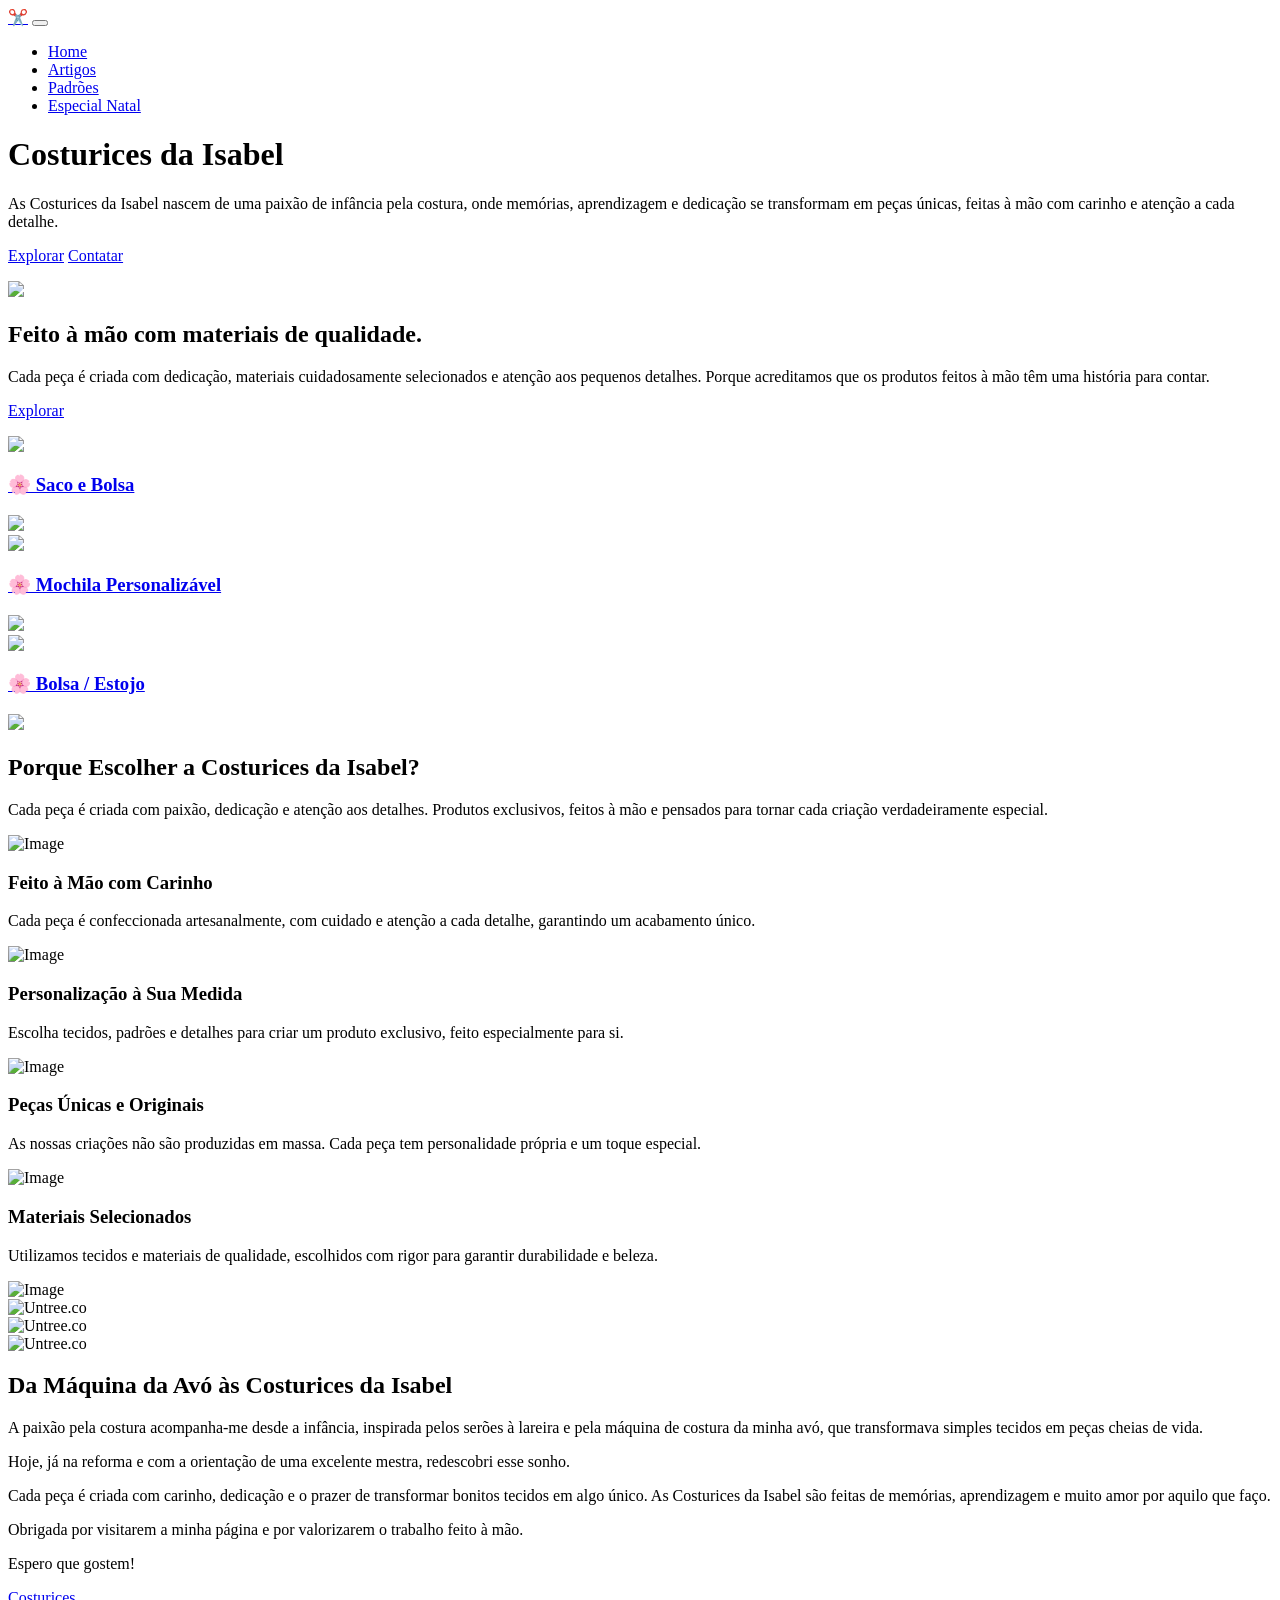
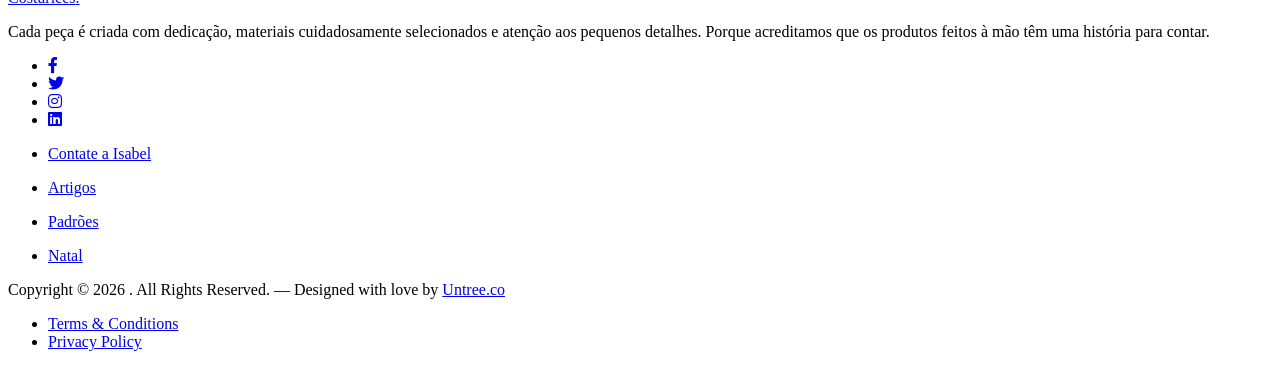
==== index.html @ dda3e355 "Add files via upload" ====
<!-- /*
* Bootstrap 5
* Template Name: Furni
* Template Author: Untree.co
* Template URI: https://untree.co/
* License: https://creativecommons.org/licenses/by/3.0/
*/ -->
<!doctype html>
<html lang="en">
  <head>
    <meta charset="utf-8" />
    <meta
      name="viewport"
      content="width=device-width, initial-scale=1, shrink-to-fit=no"
    />
    <meta name="color-scheme" content="light" />
    <meta name="author" content="Untree.co" />
    <link rel="shortcut icon" href="images/favicon_isabel.png" />

    <meta name="description" content="" />
    <meta name="keywords" content="bootstrap, bootstrap4" />

    <!-- Bootstrap CSS -->
    <link href="css/bootstrap.min.css" rel="stylesheet" />
    <link
      href="https://cdnjs.cloudflare.com/ajax/libs/font-awesome/6.0.0-beta3/css/all.min.css"
      rel="stylesheet"
    />
    <link href="css/tiny-slider.css" rel="stylesheet" />
    <link href="css/style.css" rel="stylesheet" />
    <title>
 Costurices da Isabel
    </title>
  </head>

  <body>
    <!-- Start Header/Navigation -->
    <nav
      class="custom-navbar navbar navbar navbar-expand-md navbar-dark bg-dark"
      arial-label="Furni navigation bar"
    >
      <div class="container">
        <a class="navbar-brand" href="index.html">✂️</a>

        <button
          class="navbar-toggler"
          type="button"
          data-bs-toggle="collapse"
          data-bs-target="#navbarsFurni"
          aria-controls="navbarsFurni"
          aria-expanded="false"
          aria-label="Toggle navigation"
        >
          <span class="navbar-toggler-icon"></span>
        </button>

        <div class="collapse navbar-collapse" id="navbarsFurni">
          <ul class="custom-navbar-nav navbar-nav ms-auto mb-2 mb-md-0">
            <li class="nav-item active">
              <a class="nav-link" href="index.html">Home</a>
            </li>
            <li><a class="nav-link" href="shop.html">Artigos</a></li>
             <li><a class="nav-link" href="checkout.html">Padrões</a></li>
            <li><a class="nav-link" href="cart.html">Especial Natal</a></li>
            <!-- <li><a class="nav-link" href="index.html">Contato</a></li>-->
          </ul>

        </div>
      </div>
    </nav>
    <!-- End Header/Navigation -->

    <!-- Start Hero Section -->
    <div class="hero">
      <div class="container">
        <div class="row justify-content-between">
          <div class="col-lg-4">
            <div class="intro-excerpt">
              <h1>
                Costurices <span clsas="d-block">da Isabel</span>
              </h1>
              <p class="mb-4">
               As Costurices da Isabel nascem de uma paixão de infância pela costura, onde memórias, aprendizagem e dedicação se transformam em peças únicas, feitas à mão com carinho e atenção a cada detalhe.
              </p>
              <p>
                <a href="shop.html" class="btn btn-secondary me-2">Explorar</a>
                
                <a href="contact.html" class="btn btn-white-outline">Contatar</a>
              </p>
            </div>
          </div>
          <div class="col-lg-7">
            <div class="hero-img-wrap">
              <img src="images/Imagem_Hero_Min.png" class="img-fluid" />
            </div>
          </div>
        </div>
      </div>
    </div>
    <!-- End Hero Section -->

    <!-- Start Product Section -->
    <div class="product-section">
      <div class="container">
        <div class="row">
          <!-- Start Column 1 -->
          <div class="col-md-12 col-lg-3 mb-5 mb-lg-0">
            <h2 class="mb-4 section-title">Feito à mão com materiais de qualidade.</h2>
            <p class="mb-4">
             Cada peça é criada com dedicação, materiais cuidadosamente selecionados e atenção aos pequenos detalhes. Porque acreditamos que os produtos feitos à mão têm uma história para contar.
            </p>
            <p><a href="shop.html" class="btn">Explorar</a></p>
          </div>
          <!-- End Column 1 -->

          <!-- Start Column 2 -->
          <div class="col-12 col-md-4 col-lg-3 mb-5 mb-md-0">
            <a class="product-item" href="shop.html">
              <img
                src="images/product-1_Isabel.png"
                class="img-fluid product-thumbnail"
              />
              <h3 class="product-title">🌸 Saco e Bolsa</h3>

              <span class="icon-cross">
                <img src="images/cross.svg" class="img-fluid" />
              </span>
            </a>
          </div>
          <!-- End Column 2 -->

          <!-- Start Column 3 -->
          <div class="col-12 col-md-4 col-lg-3 mb-5 mb-md-0">
            <a class="product-item" href="shop.html">
              <img
                src="images/product-2_Isabel.png"
                class="img-fluid product-thumbnail"
              />
              <h3 class="product-title">🌸 Mochila Personalizável</h3>

              <span class="icon-cross">
                <img src="images/cross.svg" class="img-fluid" />
              </span>
            </a>
          </div>
          <!-- End Column 3 -->

          <!-- Start Column 4 -->
          <div class="col-12 col-md-4 col-lg-3 mb-5 mb-md-0">
            <a class="product-item" href="shop.html">
              <img
                src="images/product-3_Isabel.png"
                class="img-fluid product-thumbnail"
              />
              <h3 class="product-title">🌸 Bolsa / Estojo</h3>

              <span class="icon-cross">
                <img src="images/cross.svg" class="img-fluid" />
              </span>
            </a>
          </div>
          <!-- End Column 4 -->
        </div>
      </div>
    </div>
    <!-- End Product Section -->

    <!-- Start Why Choose Us Section -->
    <div class="why-choose-section">
      <div class="container">
        <div class="row justify-content-between">
          <div class="col-lg-6">
            <h2 class="section-title">Porque Escolher a Costurices da Isabel?</h2>
            <p>
            Cada peça é criada com paixão, dedicação e atenção aos detalhes. Produtos exclusivos, feitos à mão e pensados para tornar cada criação verdadeiramente especial.
            </p>

            <div class="row my-5">
              <div class="col-6 col-md-6">
                <div class="feature">
                  <div class="icon">
                    <img src="images/flor.png" alt="Image" class="imf-fluid" />
                  </div>
                  <h3>Feito à Mão com Carinho</h3>
                  <p>
         Cada peça é confeccionada artesanalmente, com cuidado e atenção a cada detalhe, garantindo um acabamento único.
                  </p>
                </div>
              </div>

              <div class="col-6 col-md-6">
                <div class="feature">
                  <div class="icon">
                    <img src="images/flor.png" alt="Image" class="imf-fluid" />
                  </div>
                  <h3>Personalização à Sua Medida</h3>
                  <p>
       Escolha tecidos, padrões e detalhes para criar um produto exclusivo, feito especialmente para si.
                  </p>
                </div>
              </div>

              <div class="col-6 col-md-6">
                <div class="feature">
                  <div class="icon">
                    <img
                      src="images/flor.png"
                      alt="Image"
                      class="imf-fluid"
                    />
                  </div>
                  <h3>Peças Únicas e Originais</h3>
                  <p>
              As nossas criações não são produzidas em massa. Cada peça tem personalidade própria e um toque especial.
                  </p>
                </div>
              </div>

              <div class="col-6 col-md-6">
                <div class="feature">
                  <div class="icon">
                    <img
                      src="images/flor.png"
                      alt="Image"
                      class="imf-fluid"
                    />
                  </div>
                  <h3>Materiais Selecionados</h3>
                  <p>
                    Utilizamos tecidos e materiais de qualidade, escolhidos com rigor para garantir durabilidade e beleza.
                  </p>
                </div>
              </div>
            </div>
          </div>

          <div class="col-lg-5">
            <div class="img-wrap">
              <img
                src="images/Designer (Tesoura_Bege).png"
                alt="Image"
                class="img-fluid"
              />
            </div>
          </div>
        </div>
      </div>
    </div>
    <!-- End Why Choose Us Section -->

    <!-- Start We Help Section -->
   <div class="we-help-section">
      <div class="container">
        <div class="row justify-content-between">
          <div class="col-lg-7 mb-5 mb-lg-0">
            <div class="imgs-grid">
              <div class="grid grid-1">
                <img src="images/A_Isabel.png" alt="Untree.co" />
              </div>
              <div class="grid grid-2">
                <img src="images/Tecido.png" alt="Untree.co" />
              </div>
              <div class="grid grid-3">
                <img src="images/img-grid-img_Isabel.jpg" alt="Untree.co" />
              </div>
            </div>
          </div>
          <div class="col-lg-5 ps-lg-5">
            <h2 class="section-title mb-4">
             Da Máquina da Avó às Costurices da Isabel
            </h2>
            <p>
             A paixão pela costura acompanha-me desde a infância, 
inspirada pelos serões à lareira e pela máquina de costura 
da minha avó, que transformava simples tecidos em peças 
cheias de vida.
            </p>

            <p>Hoje, já na reforma e com a orientação de uma excelente 
mestra, redescobri esse sonho.
</p>
<p>Cada peça é criada com carinho, dedicação e o prazer 
de transformar bonitos tecidos em algo único.
As Costurices da Isabel são feitas de memórias, aprendizagem
e muito amor por aquilo que faço. 
</p>
<p>Obrigada por visitarem a minha página e por valorizarem 
o trabalho feito à mão. 
</p>
<p>Espero que gostem!</p>

          </div>
        </div>
      </div>
    </div>
    <!-- End We Help Section -->



    <!-- Start Footer Section -->
    <footer class="footer-section">
      <div class="container relative">


        <div class="row g-5 mb-5">
          <div class="col-lg-4">
            <div class="mb-4 footer-logo-wrap">
              <a href="#" class="footer-logo">Costurices<span>.</span></a>
            </div>
            <p class="mb-4">
           Cada peça é criada com dedicação, materiais cuidadosamente selecionados e atenção aos pequenos detalhes. Porque acreditamos que os produtos feitos à mão têm uma história para contar.
            </p>

            <ul class="list-unstyled custom-social">
              <li>
                <a href="#"><span class="fa fa-brands fa-facebook-f"></span></a>
              </li>
              <li>
                <a href="#"><span class="fa fa-brands fa-twitter"></span></a>
              </li>
              <li>
                <a href="#"><span class="fa fa-brands fa-instagram"></span></a>
              </li>
              <li>
                <a href="#"><span class="fa fa-brands fa-linkedin"></span></a>
              </li>
            </ul>
          </div>

          <div class="col-lg-8">
            <div class="row links-wrap">
              <div class="col-6 col-sm-6 col-md-3">
                <ul class="list-unstyled">
                      <li><a href="contact.html">Contate a Isabel</a></li>

                </ul>
              </div>

              <div class="col-6 col-sm-6 col-md-3">
                <ul class="list-unstyled">
                  <li><a href="shop.html">Artigos</a></li>
                </ul>
              </div>

              <div class="col-6 col-sm-6 col-md-3">
                <ul class="list-unstyled">
                  <li><a href="checkout.html">Padrões</a></li>
                </ul>
              </div>

              <div class="col-6 col-sm-6 col-md-3">
                <ul class="list-unstyled">
                  <li><a href="cart.html">Natal</a></li>
                </ul>
              </div>
            </div>
          </div>
        </div>

        <div class="border-top copyright">
          <div class="row pt-4">
            <div class="col-lg-6">
              <p class="mb-2 text-center text-lg-start">
                Copyright &copy;
                <script>
                  document.write(new Date().getFullYear());
                </script>
                . All Rights Reserved. &mdash; Designed with love by
                <a href="https://untree.co">Untree.co</a>
                <!-- License information: https://untree.co/license/ -->
              </p>
            </div>

            <div class="col-lg-6 text-center text-lg-end">
              <ul class="list-unstyled d-inline-flex ms-auto">
                <li class="me-4"><a href="#">Terms &amp; Conditions</a></li>
                <li><a href="#">Privacy Policy</a></li>
              </ul>
            </div>
          </div>
        </div>
      </div>
    </footer>
    <!-- End Footer Section -->


    <script>
function enviarEmail(event, produto, referencia) {
    event.preventDefault();
    event.stopPropagation();

    const assunto = encodeURIComponent(
        'Pedido de informação - ' + produto
    );

    const mensagem = encodeURIComponent(
        'Olá,\n\nTenho interesse no seguinte artigo:\n\n' +
        'Produto: ' + produto + '\n' +
        'Referência: ' + referencia + '\n\n' +
        'Obrigado.'
    );

    window.location.href =
        'mailto:costuricesdaisabel@gmail.com' +
        '?subject=' + assunto +
        '&body=' + mensagem;
}
</script>

    <script src="js/bootstrap.bundle.min.js"></script>
    <script src="js/tiny-slider.js"></script>
    <script src="js/custom.js"></script>
  </body>
</html>
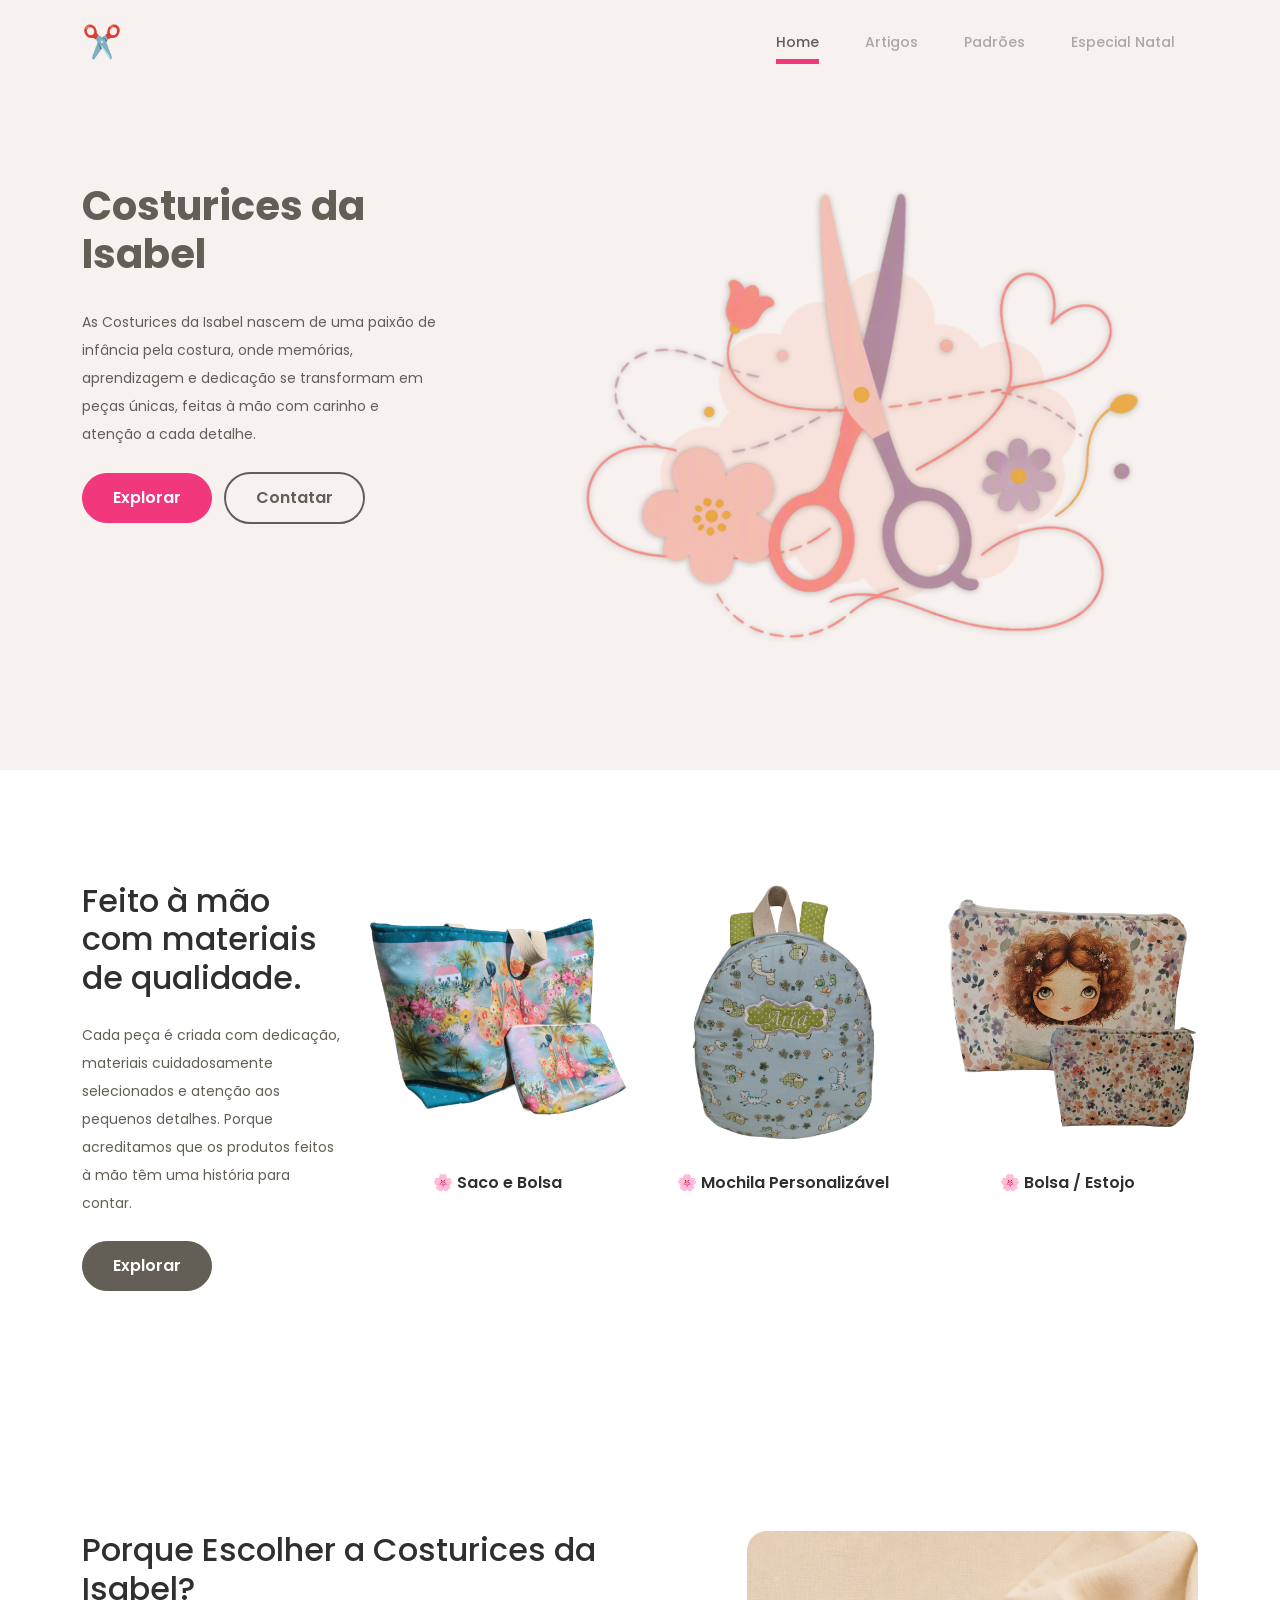
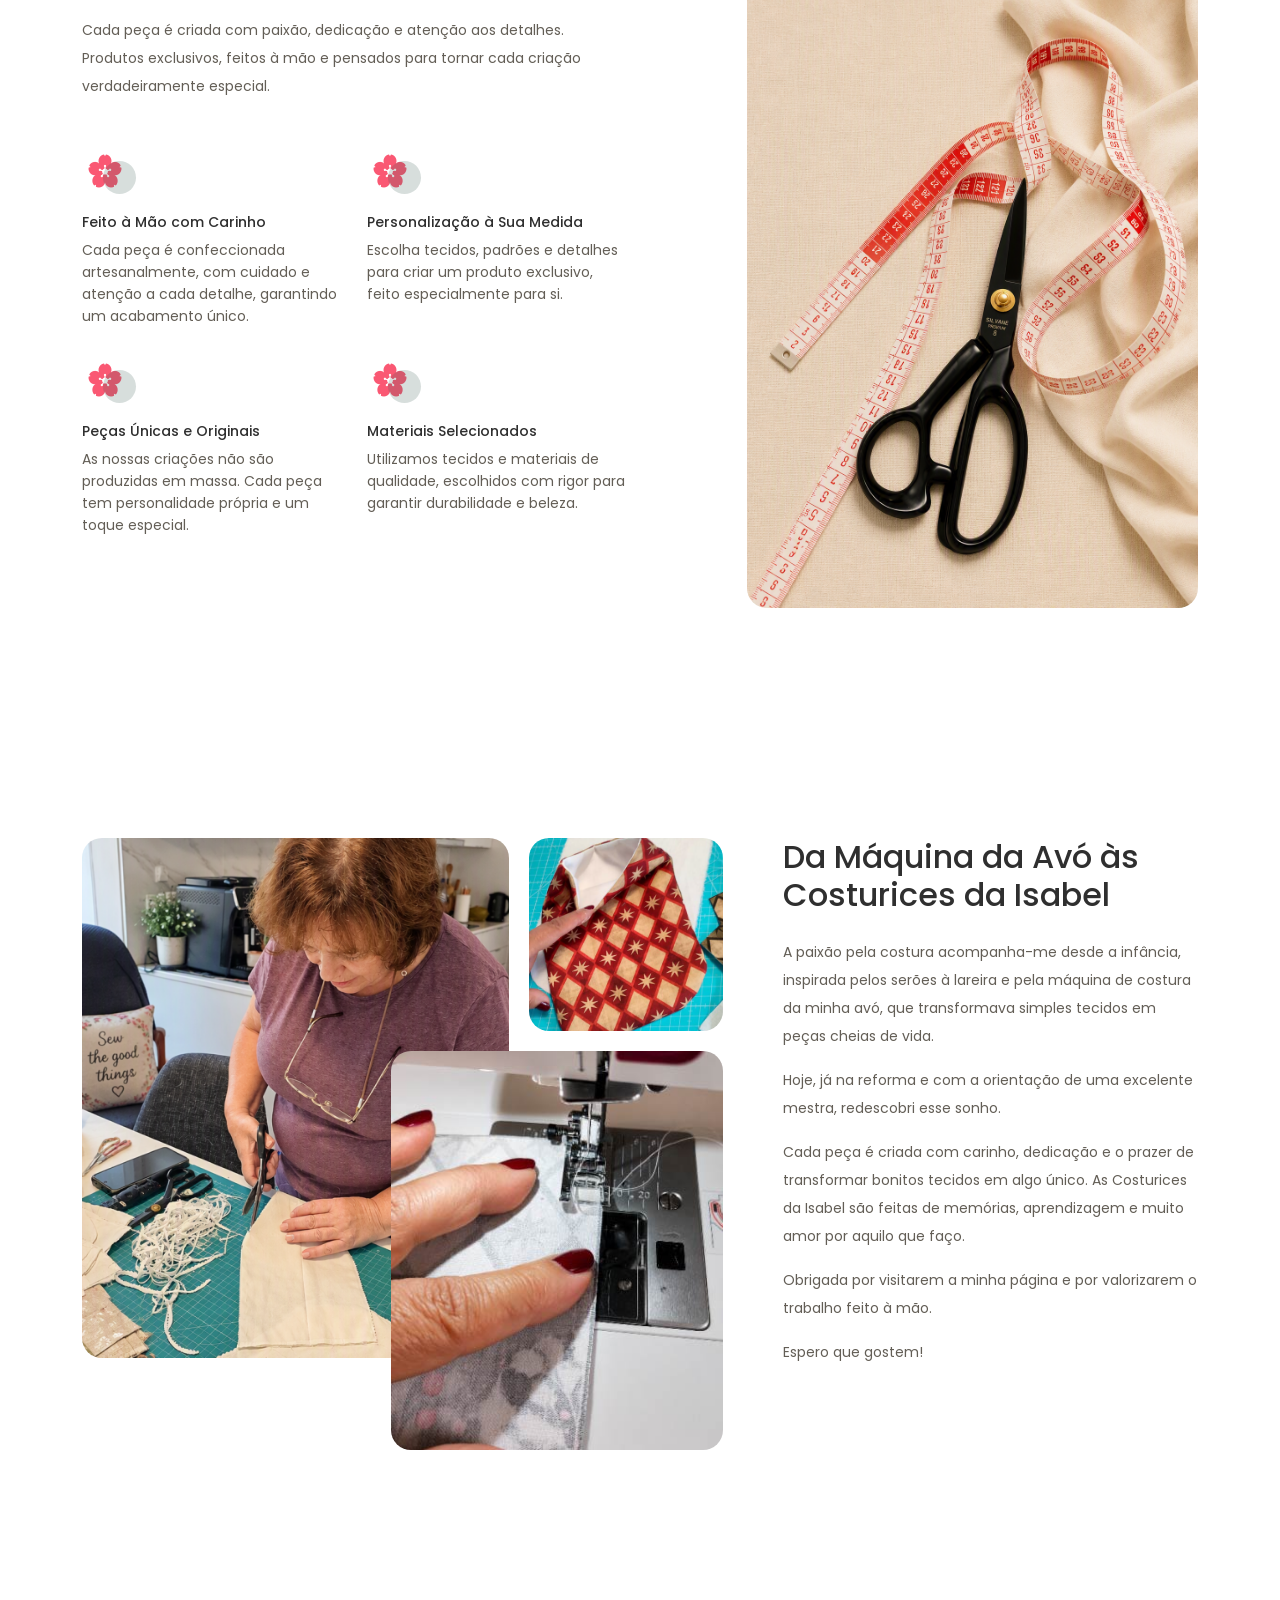
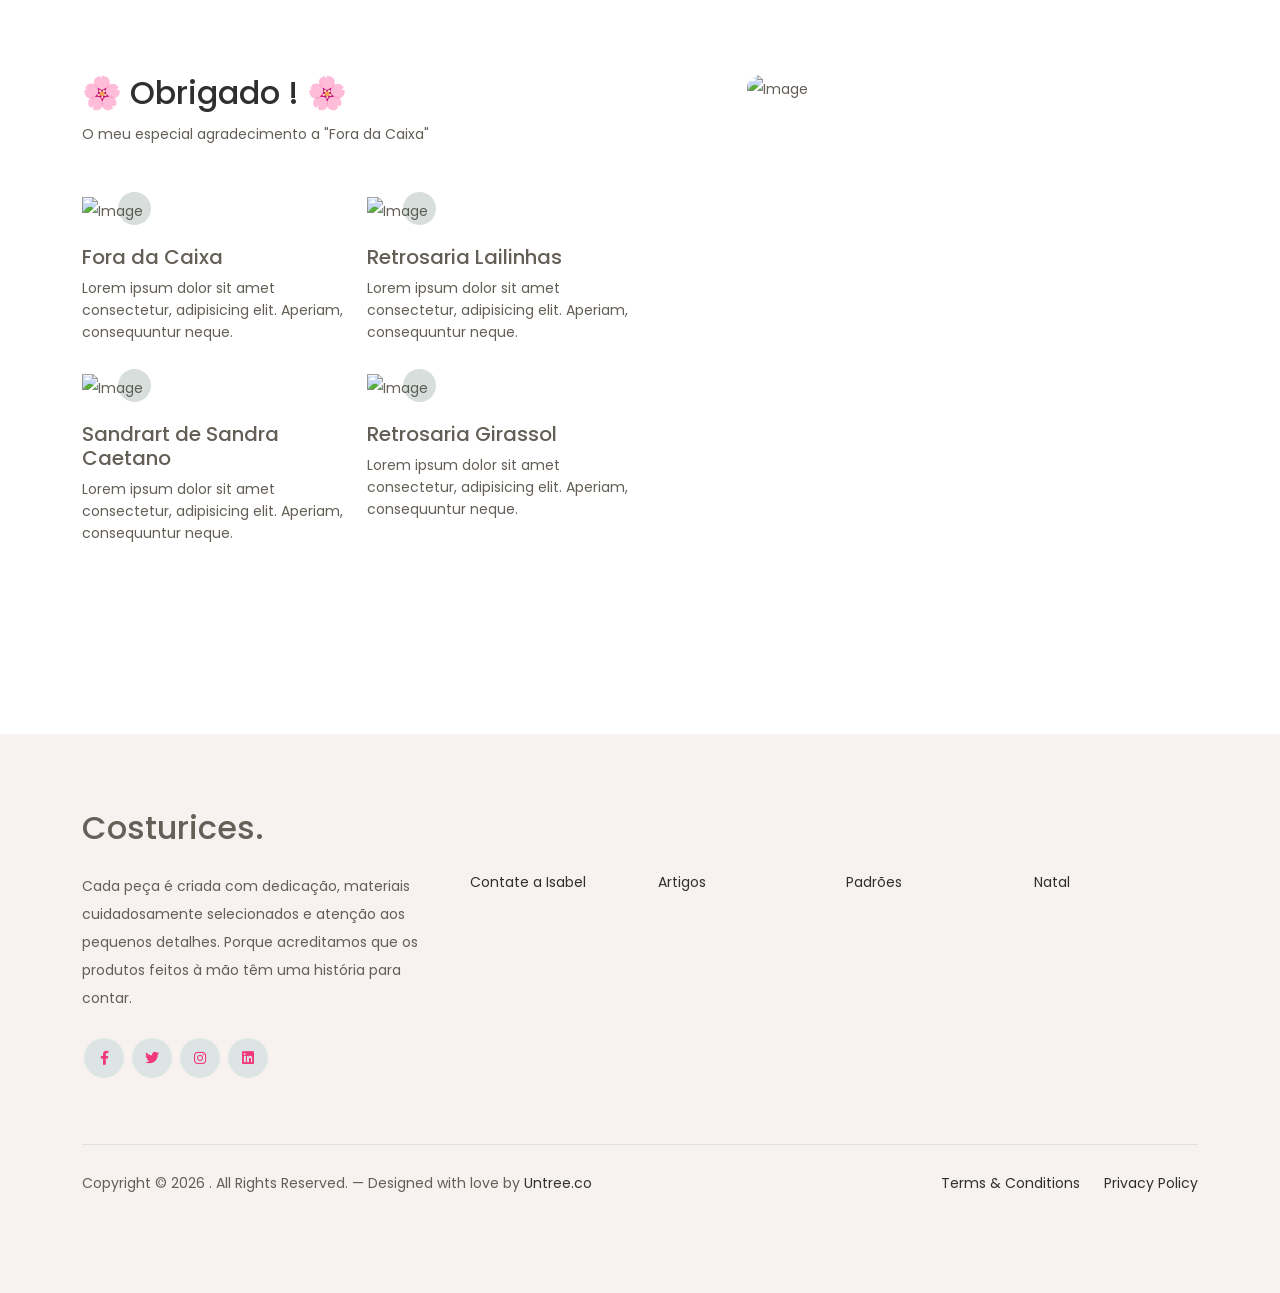
==== commit 152c3068: "Update index.html" ====
--- a/index.html
+++ b/index.html
@@ -296,7 +296,84 @@
     <!-- End We Help Section -->
 
 
-
+  <!-- Start Why Choose Us Section -->
+    <div class="why-choose-section">
+      <div class="container">
+        <div class="row justify-content-between">
+          <div class="col-lg-6">
+            <h2 class="section-title">🌸 Obrigado ! 🌸</h2>
+            <p>
+           O meu especial agradecimento a "Fora da Caixa"
+            </p>
+
+            <div class="row my-5">
+              <div class="col-6 col-md-6">
+                <div class="feature">
+                  <div class="icon">
+                    <img src="images/give (1).png" alt="Image" class="imf-fluid" />
+                  </div>
+                  <h5>Fora da Caixa</h5>
+                  <p>
+         Lorem ipsum dolor sit amet consectetur, adipisicing elit. Aperiam, consequuntur neque.
+                  </p>
+                </div>
+              </div>
+
+              <div class="col-6 col-md-6">
+                <div class="feature">
+                  <div class="icon">
+                             <img src="images/give (1).png" alt="Image" class="imf-fluid" />
+                  </div>
+                  <h5>Retrosaria Lailinhas</h5>
+                  <p>
+     Lorem ipsum dolor sit amet consectetur, adipisicing elit. Aperiam, consequuntur neque.
+                  </p>
+                </div>
+              </div>
+
+              <div class="col-6 col-md-6">
+                <div class="feature">
+                  <div class="icon">
+             <img src="images/give (1).png" alt="Image" class="imf-fluid" />
+                  </div>
+                  <h5>Sandrart de Sandra Caetano</h5>
+                  <p>
+           Lorem ipsum dolor sit amet consectetur, adipisicing elit. Aperiam, consequuntur neque.
+                  </p>
+                </div>
+              </div>
+
+              <div class="col-6 col-md-6">
+                <div class="feature">
+                  <div class="icon">
+             <img src="images/give (1).png" alt="Image" class="imf-fluid" />
+                  </div>
+                  <h5>Retrosaria Girassol</h5>
+                  <p>
+                    Lorem ipsum dolor sit amet consectetur, adipisicing elit. Aperiam, consequuntur neque.
+                  </p>
+                </div>
+              </div>
+            </div>
+          </div>
+
+          <div class="col-lg-5">
+            <div class="img-wrap">
+              <img
+                src="images/Obrigado.png"
+                alt="Image"
+                class="img-fluid"
+              />
+            </div>
+          </div>
+        </div>
+      </div>
+    </div>
+    <!-- End Why Choose Us Section -->
+
+
+
+    
     <!-- Start Footer Section -->
     <footer class="footer-section">
       <div class="container relative">
--- a/css/tiny-slider.css
+++ b/css/tiny-slider.css
@@ -0,0 +1,3 @@
+.tns-outer{padding:0 !important}.tns-outer [hidden]{display:none !important}.tns-outer [aria-controls],.tns-outer [data-action]{cursor:pointer}.tns-slider{-webkit-transition:all 0s;-moz-transition:all 0s;transition:all 0s}.tns-slider>.tns-item{-webkit-box-sizing:border-box;-moz-box-sizing:border-box;box-sizing:border-box}.tns-horizontal.tns-subpixel{white-space:nowrap}.tns-horizontal.tns-subpixel>.tns-item{display:inline-block;vertical-align:top;white-space:normal}.tns-horizontal.tns-no-subpixel:after{content:'';display:table;clear:both}.tns-horizontal.tns-no-subpixel>.tns-item{float:left}.tns-horizontal.tns-carousel.tns-no-subpixel>.tns-item{margin-right:-100%}.tns-no-calc{position:relative;left:0}.tns-gallery{position:relative;left:0;min-height:1px}.tns-gallery>.tns-item{position:absolute;left:-100%;-webkit-transition:transform 0s, opacity 0s;-moz-transition:transform 0s, opacity 0s;transition:transform 0s, opacity 0s}.tns-gallery>.tns-slide-active{position:relative;left:auto !important}.tns-gallery>.tns-moving{-webkit-transition:all 0.25s;-moz-transition:all 0.25s;transition:all 0.25s}.tns-autowidth{display:inline-block}.tns-lazy-img{-webkit-transition:opacity 0.6s;-moz-transition:opacity 0.6s;transition:opacity 0.6s;opacity:0.6}.tns-lazy-img.tns-complete{opacity:1}.tns-ah{-webkit-transition:height 0s;-moz-transition:height 0s;transition:height 0s}.tns-ovh{overflow:hidden}.tns-visually-hidden{position:absolute;left:-10000em}.tns-transparent{opacity:0;visibility:hidden}.tns-fadeIn{opacity:1;filter:alpha(opacity=100);z-index:0}.tns-normal,.tns-fadeOut{opacity:0;filter:alpha(opacity=0);z-index:-1}.tns-vpfix{white-space:nowrap}.tns-vpfix>div,.tns-vpfix>li{display:inline-block}.tns-t-subp2{margin:0 auto;width:310px;position:relative;height:10px;overflow:hidden}.tns-t-ct{width:2333.3333333%;width:-webkit-calc(100% * 70 / 3);width:-moz-calc(100% * 70 / 3);width:calc(100% * 70 / 3);position:absolute;right:0}.tns-t-ct:after{content:'';display:table;clear:both}.tns-t-ct>div{width:1.4285714%;width:-webkit-calc(100% / 70);width:-moz-calc(100% / 70);width:calc(100% / 70);height:10px;float:left}
+
+/*# sourceMappingURL=sourcemaps/tiny-slider.css.map */
--- a/css/style.css
+++ b/css/style.css
@@ -0,0 +1,765 @@
+/*
+* Template Name: UntreeStore
+* Template Author: Untree.co
+* Author URI: https://untree.co/
+* License: https://creativecommons.org/licenses/by/3.0/
+*/
+@import url('https://fonts.googleapis.com/css2?family=Poppins:wght@300;400;500;600;700&display=swap');
+body {
+  overflow-x: hidden;
+  position: relative; }
+
+body {
+  font-family: 'Poppins', sans-serif;
+  font-weight: 400;
+  line-height: 28px;
+  color: #635E56;
+  font-size: 14px;
+  background-color: #ffffff !important; }
+
+
+a {
+  text-decoration: none;
+  -webkit-transition: .3s all ease;
+  -o-transition: .3s all ease;
+  transition: .3s all ease;
+  color: #2f2f2f;
+  text-decoration: underline; }
+  a:hover {
+    color: #2f2f2f;
+    text-decoration: none; }
+  a.more {
+    font-weight: 600; }
+
+.custom-navbar {
+  background: #F7F2EF !important;
+  padding-top: 20px;
+  padding-bottom: 20px; }
+  .custom-navbar .navbar-brand {
+    font-size: 32px;
+    font-weight: 600;
+   color: #635E56; }
+    .custom-navbar .navbar-brand > span {
+      opacity: .4; }
+  .custom-navbar .navbar-toggler {
+    border-color: transparent;
+   }
+    .custom-navbar .navbar-toggler:active, .custom-navbar .navbar-toggler:focus {
+      -webkit-box-shadow: none;
+      box-shadow: none;
+      outline: none; }
+  @media (min-width: 992px) {
+    .custom-navbar .custom-navbar-nav li {
+      margin-left: 15px;
+      margin-right: 15px; } }
+  .custom-navbar .custom-navbar-nav li a {
+    font-weight: 500;
+    color: #635E56 !important;
+    opacity: .5;
+    -webkit-transition: .3s all ease;
+    -o-transition: .3s all ease;
+    transition: .3s all ease;
+    position: relative; }
+    @media (min-width: 768px) {
+      .custom-navbar .custom-navbar-nav li a:before {
+        content: "";
+        position: absolute;
+        bottom: 0;
+        left: 8px;
+        right: 8px;
+        background: #F2387C;
+        height: 5px;
+        opacity: 1;
+        visibility: visible;
+        width: 0;
+        -webkit-transition: .15s all ease-out;
+        -o-transition: .15s all ease-out;
+        transition: .15s all ease-out; } }
+    .custom-navbar .custom-navbar-nav li a:hover {
+      opacity: 0.5; }
+      .custom-navbar .custom-navbar-nav li a:hover:before {
+        width: calc(100% - 16px); }
+  .custom-navbar .custom-navbar-nav li.active a {
+    opacity: 1; }
+    .custom-navbar .custom-navbar-nav li.active a:before {
+      width: calc(100% - 16px); }
+  .custom-navbar .custom-navbar-cta {
+    margin-left: 0 !important;
+    -webkit-box-orient: horizontal;
+    -webkit-box-direction: normal;
+    -ms-flex-direction: row;
+    flex-direction: row; }
+    @media (min-width: 768px) {
+      .custom-navbar .custom-navbar-cta {
+        margin-left: 40px !important; } }
+    .custom-navbar .custom-navbar-cta li {
+      margin-left: 0px;
+      margin-right: 0px; }
+      .custom-navbar .custom-navbar-cta li:first-child {
+        margin-right: 20px; }
+
+.hero {
+  background: #F7F2EF;
+  padding: calc(4rem - 30px) 0 0rem 0; }
+  @media (min-width: 768px) {
+    .hero {
+      padding: calc(4rem - 30px) 0 4rem 0; } }
+  @media (min-width: 992px) {
+    .hero {
+      padding: calc(8rem - 30px) 0 8rem 0; } }
+  .hero .intro-excerpt {
+    position: relative;
+    z-index: 4; }
+    @media (min-width: 992px) {
+      .hero .intro-excerpt {
+        max-width: 450px; } }
+  .hero h1 {
+    font-weight: 700;
+    color: #635E56;
+    margin-bottom: 30px; }
+    @media (min-width: 1400px) {
+      .hero h1 {
+        font-size: 54px; } }
+  .hero p {
+    color: #635E56;
+    margin-botom: 30px; }
+.hero .hero-img-wrap {
+    position: relative;
+}
+
+.hero .hero-img-wrap img {
+    position: relative;
+    top: 0;
+    right: 0;
+    left: 0;
+    z-index: 2;
+    max-width: 100%;
+    height: auto;
+}
+
+@media (min-width: 768px) {
+    .hero .hero-img-wrap img {
+        right: 0;
+        left: 0;
+    }
+}
+
+@media (min-width: 992px) {
+    .hero .hero-img-wrap img {
+        position: relative;
+        top: 0;
+        left: 0;
+        right: 0;
+    }
+}
+
+.hero .hero-img-wrap:after {
+    display: none;
+}
+
+.btn {
+  font-weight: 600;
+  padding: 12px 30px;
+  border-radius: 30px;
+  color: #ffffff;
+  background: #635E56;
+  border-color: #635E56; }
+  .btn:hover {
+    color: #fff;
+    background: #46423c;
+    border-color: #46423c; }
+  .btn:active, .btn:focus {
+    outline: none !important;
+    -webkit-box-shadow: none;
+    box-shadow: none; }
+  .btn.btn-primary {
+    background: #635E56;
+    border-color: #635E56; }
+    .btn.btn-primary:hover {
+      background: #314d43;
+      border-color: #314d43; }
+  .btn.btn-secondary {
+    color: #2f2f2f;
+    background: #F2387C;
+    border-color: #F2387C;
+   color: #ffffff; }
+    .btn.btn-secondary:hover {
+      background: #a71c4f;
+      border-color: #a71c4f;
+     color: #ffffff; }
+  .btn.btn-white-outline {
+    background: transparent;
+    border-width: 2px;
+    border-color:#635E56;
+     color: #635E56;  }
+    .btn.btn-white-outline:hover {
+      border-color: #F2387C;
+      color: #635E56; 
+     border-width: 3px;}
+
+.section-title {
+  color: #2f2f2f; }
+
+.product-section {
+  padding: 7rem 0; }
+  .product-section .product-item {
+    text-align: center;
+    text-decoration: none;
+    display: block;
+    position: relative;
+    padding-bottom: 50px;
+    cursor: pointer; }
+    .product-section .product-item .product-thumbnail {
+      margin-bottom: 30px;
+      position: relative;
+      top: 0;
+      -webkit-transition: .3s all ease;
+      -o-transition: .3s all ease;
+      transition: .3s all ease; }
+    .product-section .product-item h3 {
+      font-weight: 600;
+      font-size: 16px; }
+    .product-section .product-item strong {
+      font-weight: 800 !important;
+      font-size: 18px !important; }
+    .product-section .product-item h3, .product-section .product-item strong {
+      color: #2f2f2f;
+      text-decoration: none; }
+    .product-section .product-item .icon-cross {
+      position: absolute;
+      width: 35px;
+      height: 35px;
+      display: inline-block;
+      background: #2f2f2f;
+      bottom: 15px;
+      left: 50%;
+      -webkit-transform: translateX(-50%);
+      -ms-transform: translateX(-50%);
+      transform: translateX(-50%);
+      margin-bottom: -17.5px;
+      border-radius: 50%;
+      opacity: 0;
+      visibility: hidden;
+      -webkit-transition: .3s all ease;
+      -o-transition: .3s all ease;
+      transition: .3s all ease; }
+      .product-section .product-item .icon-cross img {
+        position: absolute;
+        left: 50%;
+        top: 50%;
+        -webkit-transform: translate(-50%, -50%);
+        -ms-transform: translate(-50%, -50%);
+        transform: translate(-50%, -50%); }
+    .product-section .product-item:before {
+      bottom: 0;
+      left: 0;
+      right: 0;
+      position: absolute;
+      content: "";
+      background: #dce5e4;
+      height: 0%;
+      z-index: -1;
+      border-radius: 10px;
+      -webkit-transition: .3s all ease;
+      -o-transition: .3s all ease;
+      transition: .3s all ease; }
+    .product-section .product-item:hover .product-thumbnail {
+      top: -25px; }
+    .product-section .product-item:hover .icon-cross {
+      bottom: 0;
+      opacity: 1;
+      visibility: visible; }
+    .product-section .product-item:hover:before {
+      height: 70%; }
+
+.why-choose-section {
+    padding: 7rem 0;
+    overflow: hidden;
+}
+
+.why-choose-section .img-wrap {
+    position: relative;
+}
+
+.why-choose-section .img-wrap:before {
+    position: absolute;
+    content: "";
+    width: 255px;
+    height: 217px;
+    background-image: url("../images/dots-pink.png");
+    background-repeat: no-repeat;
+    background-size: contain;
+    transform: translate(-40%, -40%);
+    z-index: -1;
+}
+
+.why-choose-section .img-wrap img {
+    border-radius: 20px;
+    max-width: 100%;
+    height: auto;
+}
+
+/* MOBILE */
+@media (max-width: 768px) {
+
+    .why-choose-section {
+        overflow: hidden;
+    }
+
+    .why-choose-section .img-wrap:before {
+        display: none;
+    }
+
+    .why-choose-section .img-wrap img {
+        width: 100%;
+        height: auto;
+    }
+
+}
+
+.feature {
+  margin-bottom: 30px; }
+  .feature .icon {
+    display: inline-block;
+    position: relative;
+    margin-bottom: 20px; }
+    .feature .icon:before {
+      content: "";
+      width: 33px;
+      height: 33px;
+      position: absolute;
+      background: rgba(59, 93, 80, 0.2);
+      border-radius: 50%;
+      right: -8px;
+      bottom: 0; }
+  .feature h3 {
+    font-size: 14px;
+    color: #2f2f2f; }
+  .feature p {
+    font-size: 14px;
+    line-height: 22px;
+    color: #635E56; }
+
+.we-help-section {
+  padding: 7rem 0; }
+  .we-help-section .imgs-grid {
+    display: -ms-grid;
+    display: grid;
+    -ms-grid-columns: (1fr)[27];
+    grid-template-columns: repeat(27, 1fr);
+    position: relative; }
+    .we-help-section .imgs-grid:before {
+      position: absolute;
+      content: "";
+      width: 255px;
+      height: 217px;
+      background-image: url("../images/dots-pink.png");
+      background-size: contain;
+      background-repeat: no-repeat;
+      -webkit-transform: translate(-40%, -40%);
+      -ms-transform: translate(-40%, -40%);
+      transform: translate(-40%, -40%);
+      z-index: -1; }
+    .we-help-section .imgs-grid .grid {
+      position: relative; }
+      .we-help-section .imgs-grid .grid img {
+        border-radius: 20px;
+        max-width: 100%; }
+      .we-help-section .imgs-grid .grid.grid-1 {
+        -ms-grid-column: 1;
+        -ms-grid-column-span: 18;
+        grid-column: 1 / span 18;
+        -ms-grid-row: 1;
+        -ms-grid-row-span: 27;
+        grid-row: 1 / span 27; }
+      .we-help-section .imgs-grid .grid.grid-2 {
+        -ms-grid-column: 19;
+        -ms-grid-column-span: 27;
+        grid-column: 19 / span 27;
+        -ms-grid-row: 1;
+        -ms-grid-row-span: 5;
+        grid-row: 1 / span 5;
+        padding-left: 20px; }
+      .we-help-section .imgs-grid .grid.grid-3 {
+        -ms-grid-column: 14;
+        -ms-grid-column-span: 16;
+        grid-column: 14 / span 16;
+        -ms-grid-row: 6;
+        -ms-grid-row-span: 27;
+        grid-row: 6 / span 27;
+        padding-top: 20px; }
+
+.custom-list {
+  width: 100%; }
+  .custom-list li {
+    display: inline-block;
+    width: calc(50% - 20px);
+    margin-bottom: 12px;
+    line-height: 1.5;
+    position: relative;
+    padding-left: 20px; }
+    .custom-list li:before {
+      content: "";
+      width: 8px;
+      height: 8px;
+      border-radius: 50%;
+      border: 2px solid #F7F2EF;
+      position: absolute;
+      left: 0;
+      top: 8px; }
+
+.popular-product {
+  padding: 0 0 7rem 0; }
+  .popular-product .product-item-sm h3 {
+    font-size: 14px;
+    font-weight: 700;
+    color: #2f2f2f; }
+  .popular-product .product-item-sm a {
+    text-decoration: none;
+    color: #2f2f2f;
+    -webkit-transition: .3s all ease;
+    -o-transition: .3s all ease;
+    transition: .3s all ease; }
+    .popular-product .product-item-sm a:hover {
+      color: rgba(47, 47, 47, 0.5); }
+  .popular-product .product-item-sm p {
+    line-height: 1.4;
+    margin-bottom: 10px;
+    font-size: 14px; }
+  .popular-product .product-item-sm .thumbnail {
+    margin-right: 10px;
+    -webkit-box-flex: 0;
+    -ms-flex: 0 0 120px;
+    flex: 0 0 120px;
+    position: relative; }
+    .popular-product .product-item-sm .thumbnail:before {
+      content: "";
+      position: absolute;
+      border-radius: 20px;
+      background: #dce5e4;
+      width: 98px;
+      height: 98px;
+      top: 50%;
+      left: 50%;
+      -webkit-transform: translate(-50%, -50%);
+      -ms-transform: translate(-50%, -50%);
+      transform: translate(-50%, -50%);
+      z-index: -1; }
+
+.testimonial-section {
+  padding: 3rem 0 7rem 0; }
+
+.testimonial-slider-wrap {
+  position: relative; }
+  .testimonial-slider-wrap .tns-inner {
+    padding-top: 30px; }
+  .testimonial-slider-wrap .item .testimonial-block blockquote {
+    font-size: 16px; }
+    @media (min-width: 768px) {
+      .testimonial-slider-wrap .item .testimonial-block blockquote {
+        line-height: 32px;
+        font-size: 18px; } }
+  .testimonial-slider-wrap .item .testimonial-block .author-info .author-pic {
+    margin-bottom: 20px; }
+    .testimonial-slider-wrap .item .testimonial-block .author-info .author-pic img {
+      max-width: 80px;
+      border-radius: 50%; }
+  .testimonial-slider-wrap .item .testimonial-block .author-info h3 {
+    font-size: 14px;
+    font-weight: 700;
+    color: #2f2f2f;
+    margin-bottom: 0; }
+  .testimonial-slider-wrap #testimonial-nav {
+    position: absolute;
+    top: 50%;
+    z-index: 99;
+    width: 100%;
+    display: none; }
+    @media (min-width: 768px) {
+      .testimonial-slider-wrap #testimonial-nav {
+        display: block; } }
+    .testimonial-slider-wrap #testimonial-nav > span {
+      cursor: pointer;
+      position: absolute;
+      width: 58px;
+      height: 58px;
+      line-height: 58px;
+      border-radius: 50%;
+      background: rgba(59, 93, 80, 0.1);
+      color: #2f2f2f;
+      -webkit-transition: .3s all ease;
+      -o-transition: .3s all ease;
+      transition: .3s all ease; }
+      .testimonial-slider-wrap #testimonial-nav > span:hover {
+        background: #F7F2EF;
+        color: #ffffff; }
+    .testimonial-slider-wrap #testimonial-nav .prev {
+      left: -10px; }
+    .testimonial-slider-wrap #testimonial-nav .next {
+      right: 0; }
+  .testimonial-slider-wrap .tns-nav {
+    position: absolute;
+    bottom: -50px;
+    left: 50%;
+    -webkit-transform: translateX(-50%);
+    -ms-transform: translateX(-50%);
+    transform: translateX(-50%); }
+    .testimonial-slider-wrap .tns-nav button {
+      background: none;
+      border: none;
+      display: inline-block;
+      position: relative;
+      width: 0 !important;
+      height: 7px !important;
+      margin: 2px; }
+      .testimonial-slider-wrap .tns-nav button:active, .testimonial-slider-wrap .tns-nav button:focus, .testimonial-slider-wrap .tns-nav button:hover {
+        outline: none;
+        -webkit-box-shadow: none;
+        box-shadow: none;
+        background: none; }
+      .testimonial-slider-wrap .tns-nav button:before {
+        display: block;
+        width: 7px;
+        height: 7px;
+        left: 0;
+        top: 0;
+        position: absolute;
+        content: "";
+        border-radius: 50%;
+        -webkit-transition: .3s all ease;
+        -o-transition: .3s all ease;
+        transition: .3s all ease;
+        background-color: #d6d6d6; }
+      .testimonial-slider-wrap .tns-nav button:hover:before, .testimonial-slider-wrap .tns-nav button.tns-nav-active:before {
+        background-color: #F7F2EF; }
+
+.before-footer-section {
+  padding: 7rem 0 12rem 0 !important; }
+
+.blog-section {
+  padding: 7rem 0 12rem 0; }
+  .blog-section .post-entry a {
+    text-decoration: none; }
+  .blog-section .post-entry .post-thumbnail {
+    display: block;
+    margin-bottom: 20px; }
+    .blog-section .post-entry .post-thumbnail img {
+      border-radius: 20px;
+      -webkit-transition: .3s all ease;
+      -o-transition: .3s all ease;
+      transition: .3s all ease; }
+  .blog-section .post-entry .post-content-entry {
+    padding-left: 15px;
+    padding-right: 15px; }
+    .blog-section .post-entry .post-content-entry h3 {
+      font-size: 16px;
+      margin-bottom: 0;
+      font-weight: 600;
+      margin-bottom: 7px; }
+    .blog-section .post-entry .post-content-entry .meta {
+      font-size: 14px; }
+      .blog-section .post-entry .post-content-entry .meta a {
+        font-weight: 600; }
+  .blog-section .post-entry:hover .post-thumbnail img, .blog-section .post-entry:focus .post-thumbnail img {
+    opacity: .7; }
+
+.footer-section {
+  padding: 80px 0;
+ background: #F7F2EF; }
+  .footer-section .relative {
+    position: relative; }
+  .footer-section a {
+    text-decoration: none;
+    color: #2f2f2f;
+    -webkit-transition: .3s all ease;
+    -o-transition: .3s all ease;
+    transition: .3s all ease; }
+    .footer-section a:hover {
+      color: rgba(47, 47, 47, 0.5); }
+  .footer-section .subscription-form {
+    margin-bottom: 40px;
+    position: relative;
+    z-index: 2;
+    margin-top: 100px; }
+    @media (min-width: 992px) {
+      .footer-section .subscription-form {
+        margin-top: 0px;
+        margin-bottom: 80px; } }
+    .footer-section .subscription-form h3 {
+      font-size: 18px;
+      font-weight: 500;
+      color: #F7F2EF; }
+    .footer-section .subscription-form .form-control {
+      height: 50px;
+      border-radius: 10px;
+      font-family: "Inter", sans-serif; }
+      .footer-section .subscription-form .form-control:active, .footer-section .subscription-form .form-control:focus {
+        outline: none;
+        -webkit-box-shadow: none;
+        box-shadow: none;
+        border-color: #F7F2EF;
+        -webkit-box-shadow: 0 1px 4px 0 rgba(0, 0, 0, 0.2);
+        box-shadow: 0 1px 4px 0 rgba(0, 0, 0, 0.2); }
+      .footer-section .subscription-form .form-control::-webkit-input-placeholder {
+        font-size: 14px; }
+      .footer-section .subscription-form .form-control::-moz-placeholder {
+        font-size: 14px; }
+      .footer-section .subscription-form .form-control:-ms-input-placeholder {
+        font-size: 14px; }
+      .footer-section .subscription-form .form-control:-moz-placeholder {
+        font-size: 14px; }
+    .footer-section .subscription-form .btn {
+      border-radius: 10px !important; }
+  .footer-section .sofa-img {
+    position: absolute;
+    top: -200px;
+    z-index: 1;
+    right: 0; }
+    .footer-section .sofa-img img {
+      max-width: 380px; }
+  .footer-section .links-wrap {
+    margin-top: 0px; }
+    @media (min-width: 992px) {
+      .footer-section .links-wrap {
+        margin-top: 54px; } }
+    .footer-section .links-wrap ul li {
+      margin-bottom: 10px; }
+  .footer-section .footer-logo-wrap .footer-logo {
+    font-size: 32px;
+    font-weight: 500;
+    text-decoration: none;
+    color: #645F57; }
+  .footer-section .custom-social li {
+    margin: 2px;
+    display: inline-block; }
+    .footer-section .custom-social li a {
+      width: 40px;
+      height: 40px;
+      text-align: center;
+      line-height: 40px;
+      display: inline-block;
+      background: #dce5e4;
+      color: #F2387C;
+      border-radius: 50%; }
+      .footer-section .custom-social li a:hover {
+        background: #F7F2EF;
+        color: #645F57; }
+  .footer-section .border-top {
+    border-color: #dce5e4; }
+    .footer-section .border-top.copyright {
+      font-size: 14px !important; }
+
+.untree_co-section {
+  padding: 7rem 0; }
+
+.form-control {
+  height: 50px;
+  border-radius: 10px;
+  font-family: "Inter", sans-serif; }
+  .form-control:active, .form-control:focus {
+    outline: none;
+    -webkit-box-shadow: none;
+    box-shadow: none;
+    border-color: #F7F2EF;
+    -webkit-box-shadow: 0 1px 4px 0 rgba(0, 0, 0, 0.2);
+    box-shadow: 0 1px 4px 0 rgba(0, 0, 0, 0.2); }
+  .form-control::-webkit-input-placeholder {
+    font-size: 14px; }
+  .form-control::-moz-placeholder {
+    font-size: 14px; }
+  .form-control:-ms-input-placeholder {
+    font-size: 14px; }
+  .form-control:-moz-placeholder {
+    font-size: 14px; }
+
+.service {
+  line-height: 1.5; }
+  .service .service-icon {
+    border-radius: 10px;
+    -webkit-box-flex: 0;
+    -ms-flex: 0 0 50px;
+    flex: 0 0 50px;
+    height: 50px;
+    line-height: 50px;
+    text-align: center;
+    background: #F7F2EF;
+    margin-right: 20px;
+    color: #ffffff; }
+
+textarea {
+  height: auto !important; }
+
+.site-blocks-table {
+  overflow: auto; }
+  .site-blocks-table .product-thumbnail {
+    width: 200px; }
+  .site-blocks-table .btn {
+    padding: 2px 10px; }
+  .site-blocks-table thead th {
+    padding: 30px;
+    text-align: center;
+    border-width: 0px !important;
+    vertical-align: middle;
+    color: rgba(0, 0, 0, 0.8);
+    font-size: 18px; }
+  .site-blocks-table td {
+    padding: 20px;
+    text-align: center;
+    vertical-align: middle;
+    color: rgba(0, 0, 0, 0.8); }
+  .site-blocks-table tbody tr:first-child td {
+    border-top: 1px solid #F7F2EF !important; }
+  .site-blocks-table .btn {
+    background: none !important;
+    color: #000000;
+    border: none;
+    height: auto !important; }
+
+.site-block-order-table th {
+  border-top: none !important;
+  border-bottom-width: 1px !important; }
+
+.site-block-order-table td, .site-block-order-table th {
+  color: #000000; }
+
+.couponcode-wrap input {
+  border-radius: 10px !important; }
+
+.text-primary {
+  color: #F7F2EF !important; }
+
+.thankyou-icon {
+  position: relative;
+  color: #F7F2EF; }
+  .thankyou-icon:before {
+    position: absolute;
+    content: "";
+    width: 50px;
+    height: 50px;
+    border-radius: 50%;
+    background: rgba(59, 93, 80, 0.2); }
+
+
+.search-container {
+    position: relative;
+}
+
+.search-container input {
+    padding-right: 40px;
+}
+
+.clear-search {
+    position: absolute;
+    right: 33px;
+    top: 50%;
+    transform: translateY(-50%);
+    cursor: pointer;
+    color: #999;
+    font-size: 18px;
+    display: none;
+    user-select: none;
+}
+
+.clear-search:hover {
+    color: #333;
+}
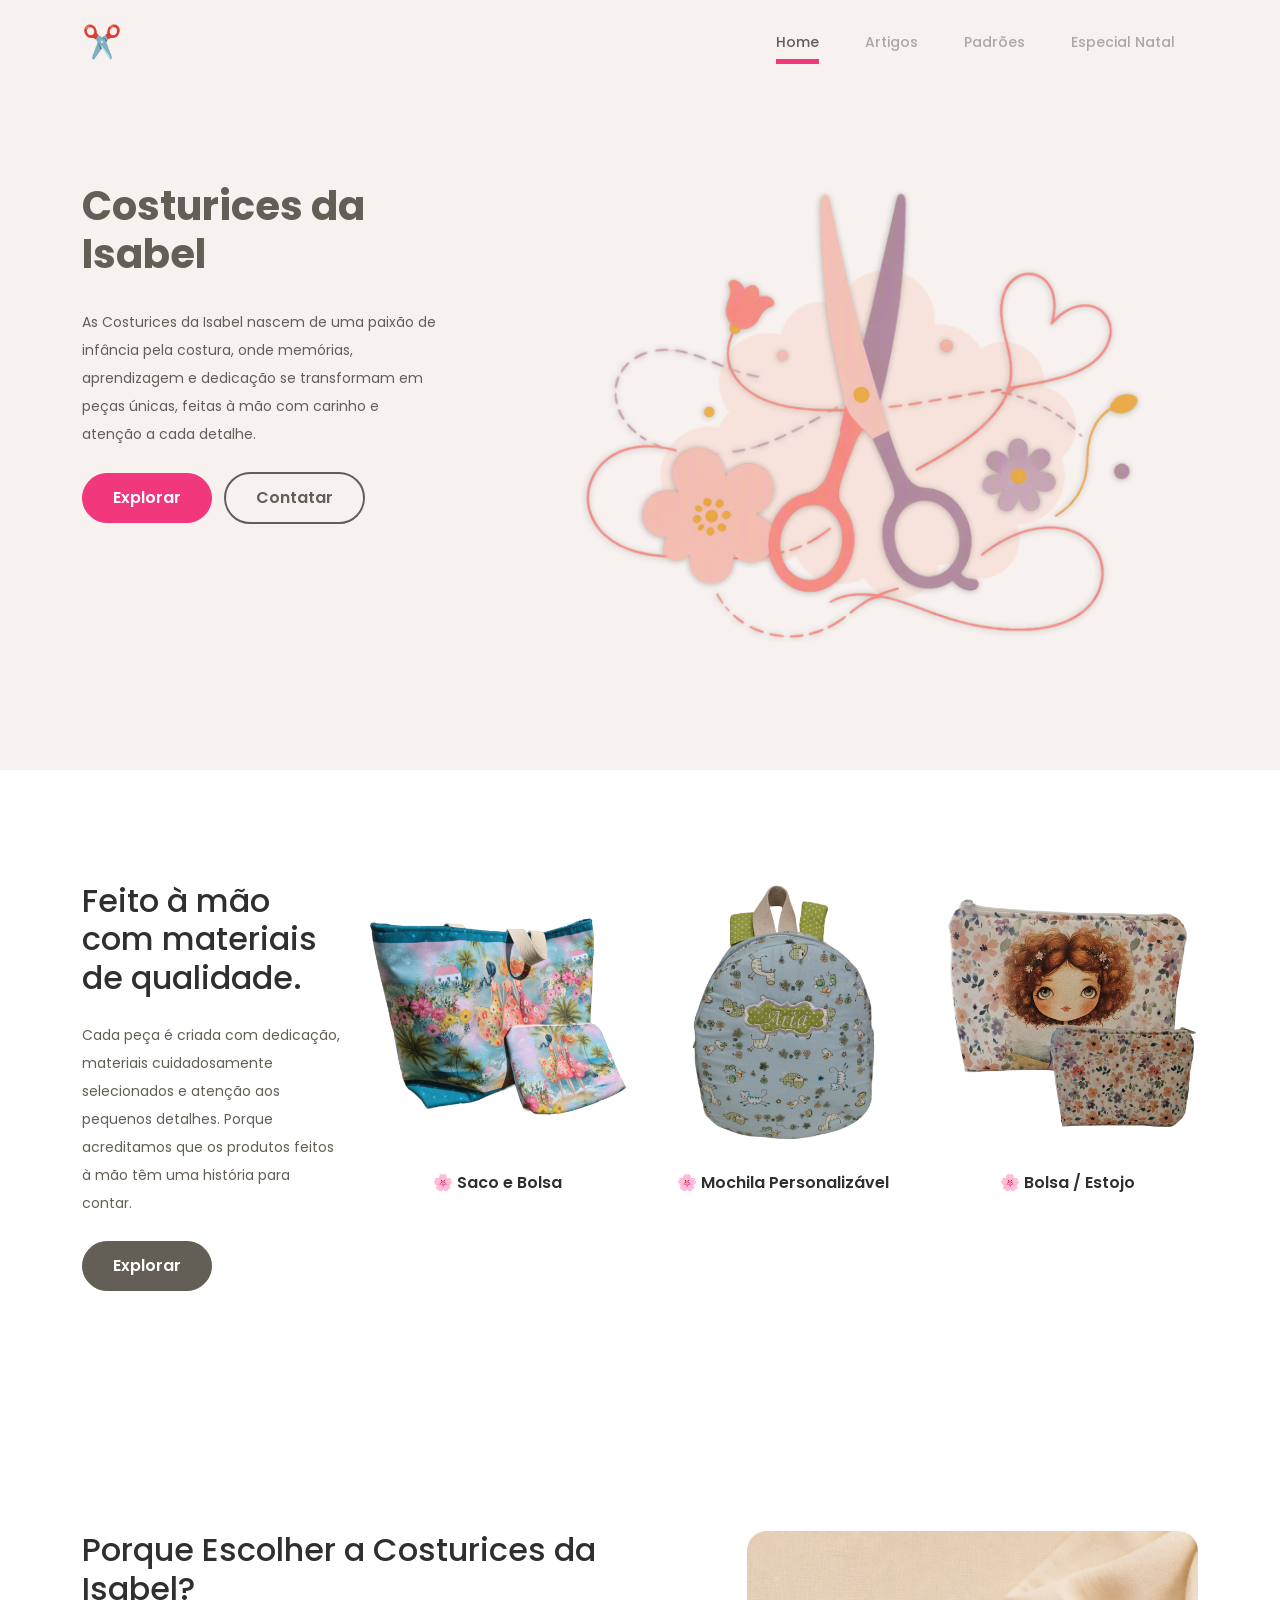
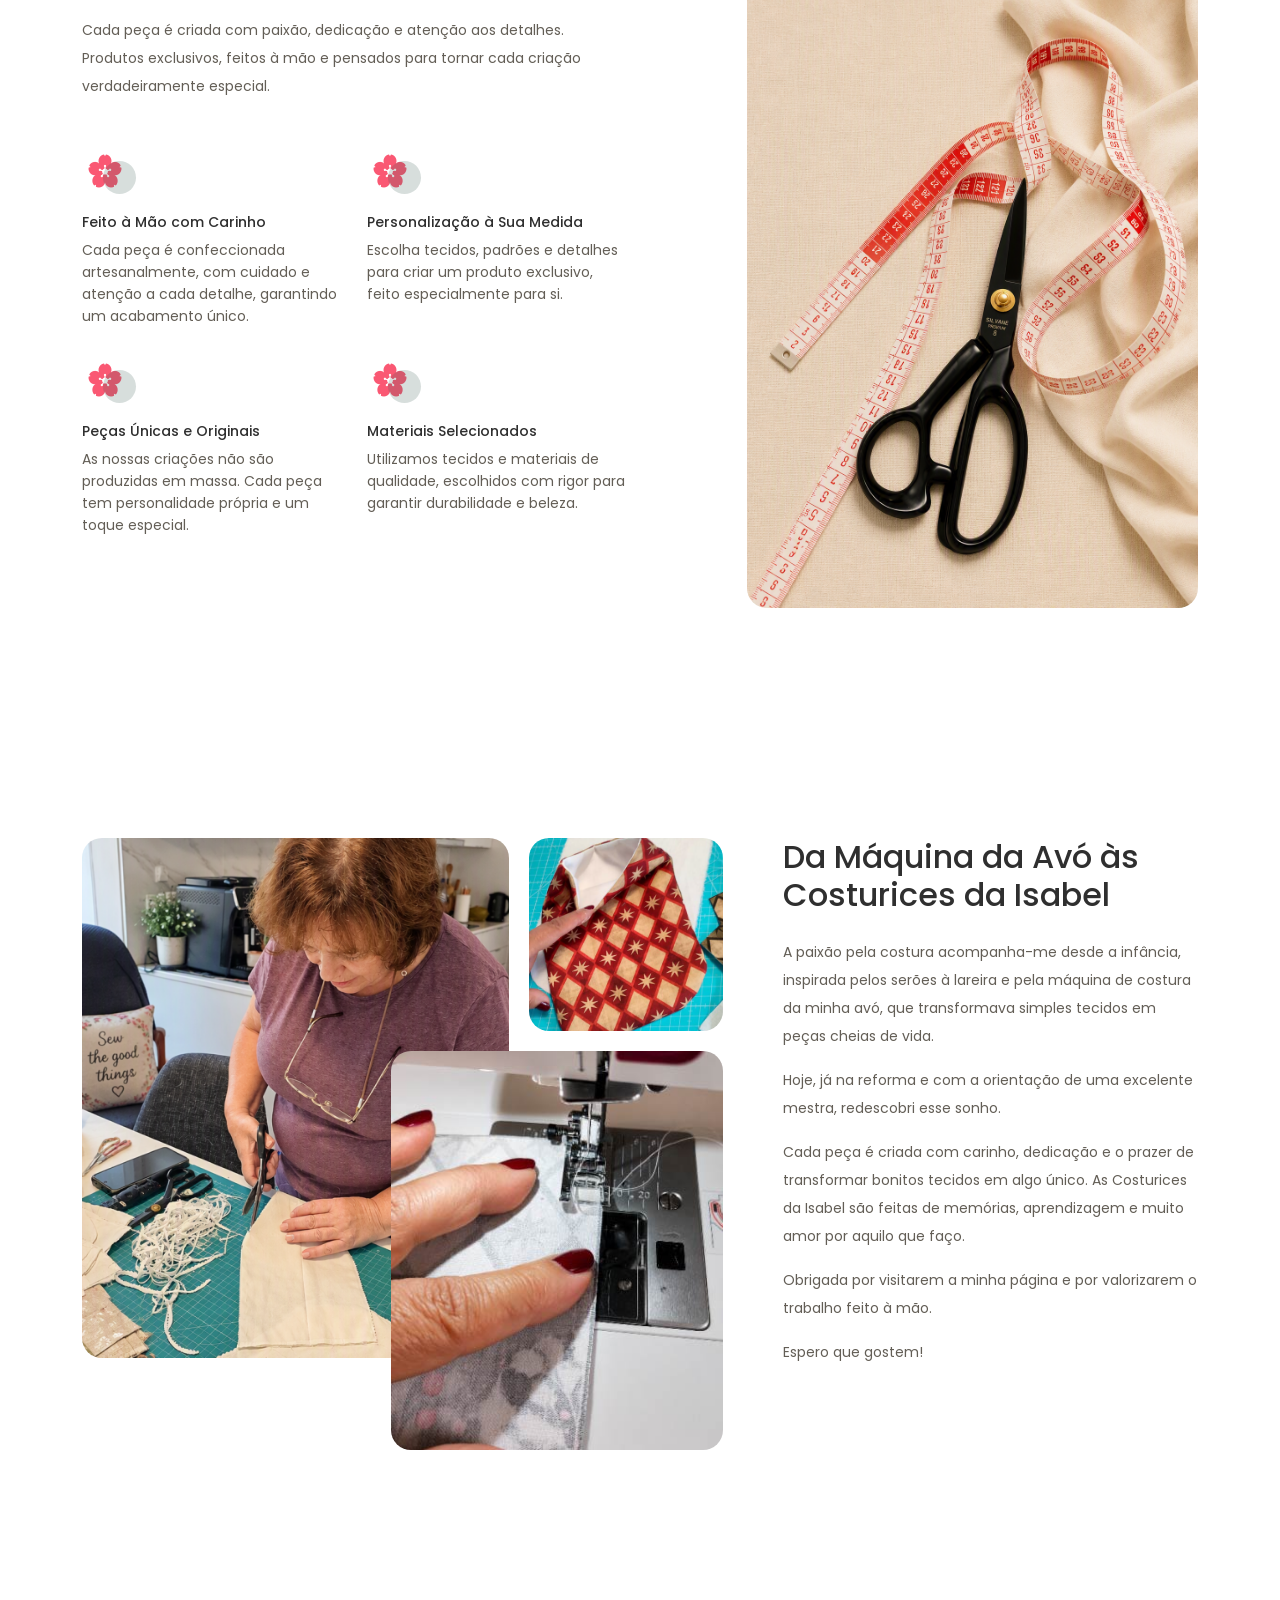
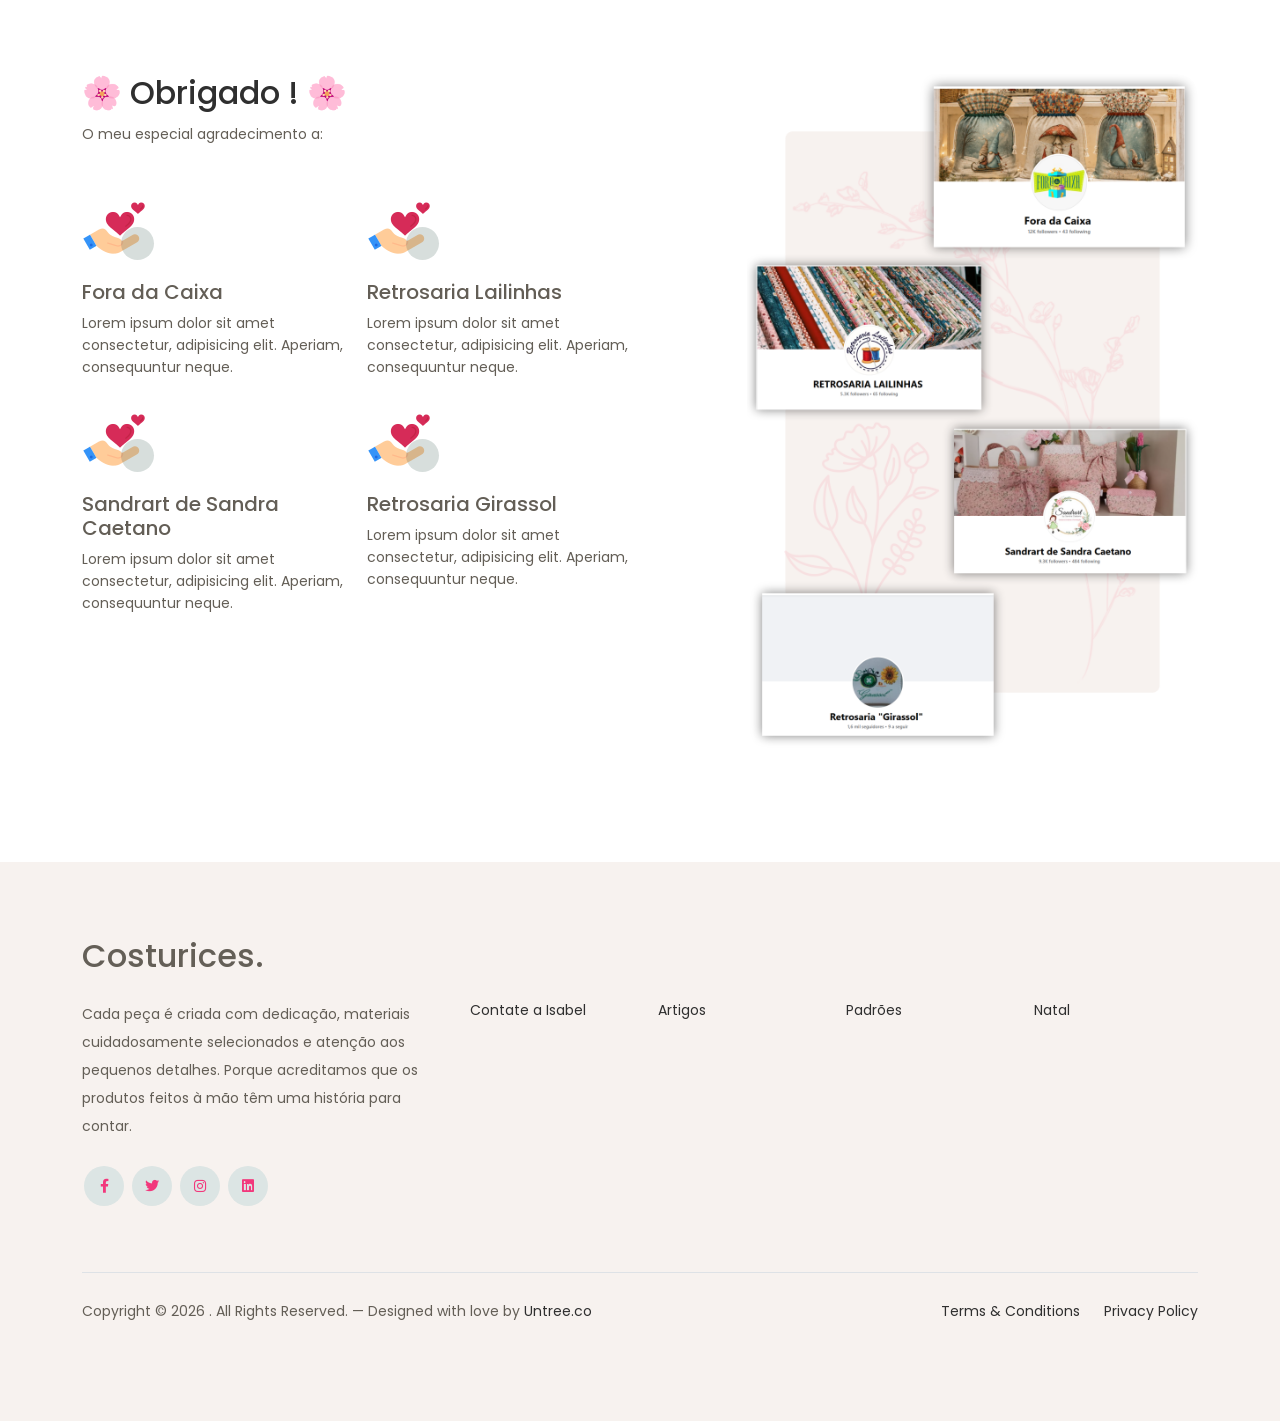
==== commit 0ed6fa3d: "Update index.html" ====
--- a/index.html
+++ b/index.html
@@ -303,7 +303,7 @@
           <div class="col-lg-6">
             <h2 class="section-title">🌸 Obrigado ! 🌸</h2>
             <p>
-           O meu especial agradecimento a "Fora da Caixa"
+           O meu especial agradecimento a:
             </p>
 
             <div class="row my-5">
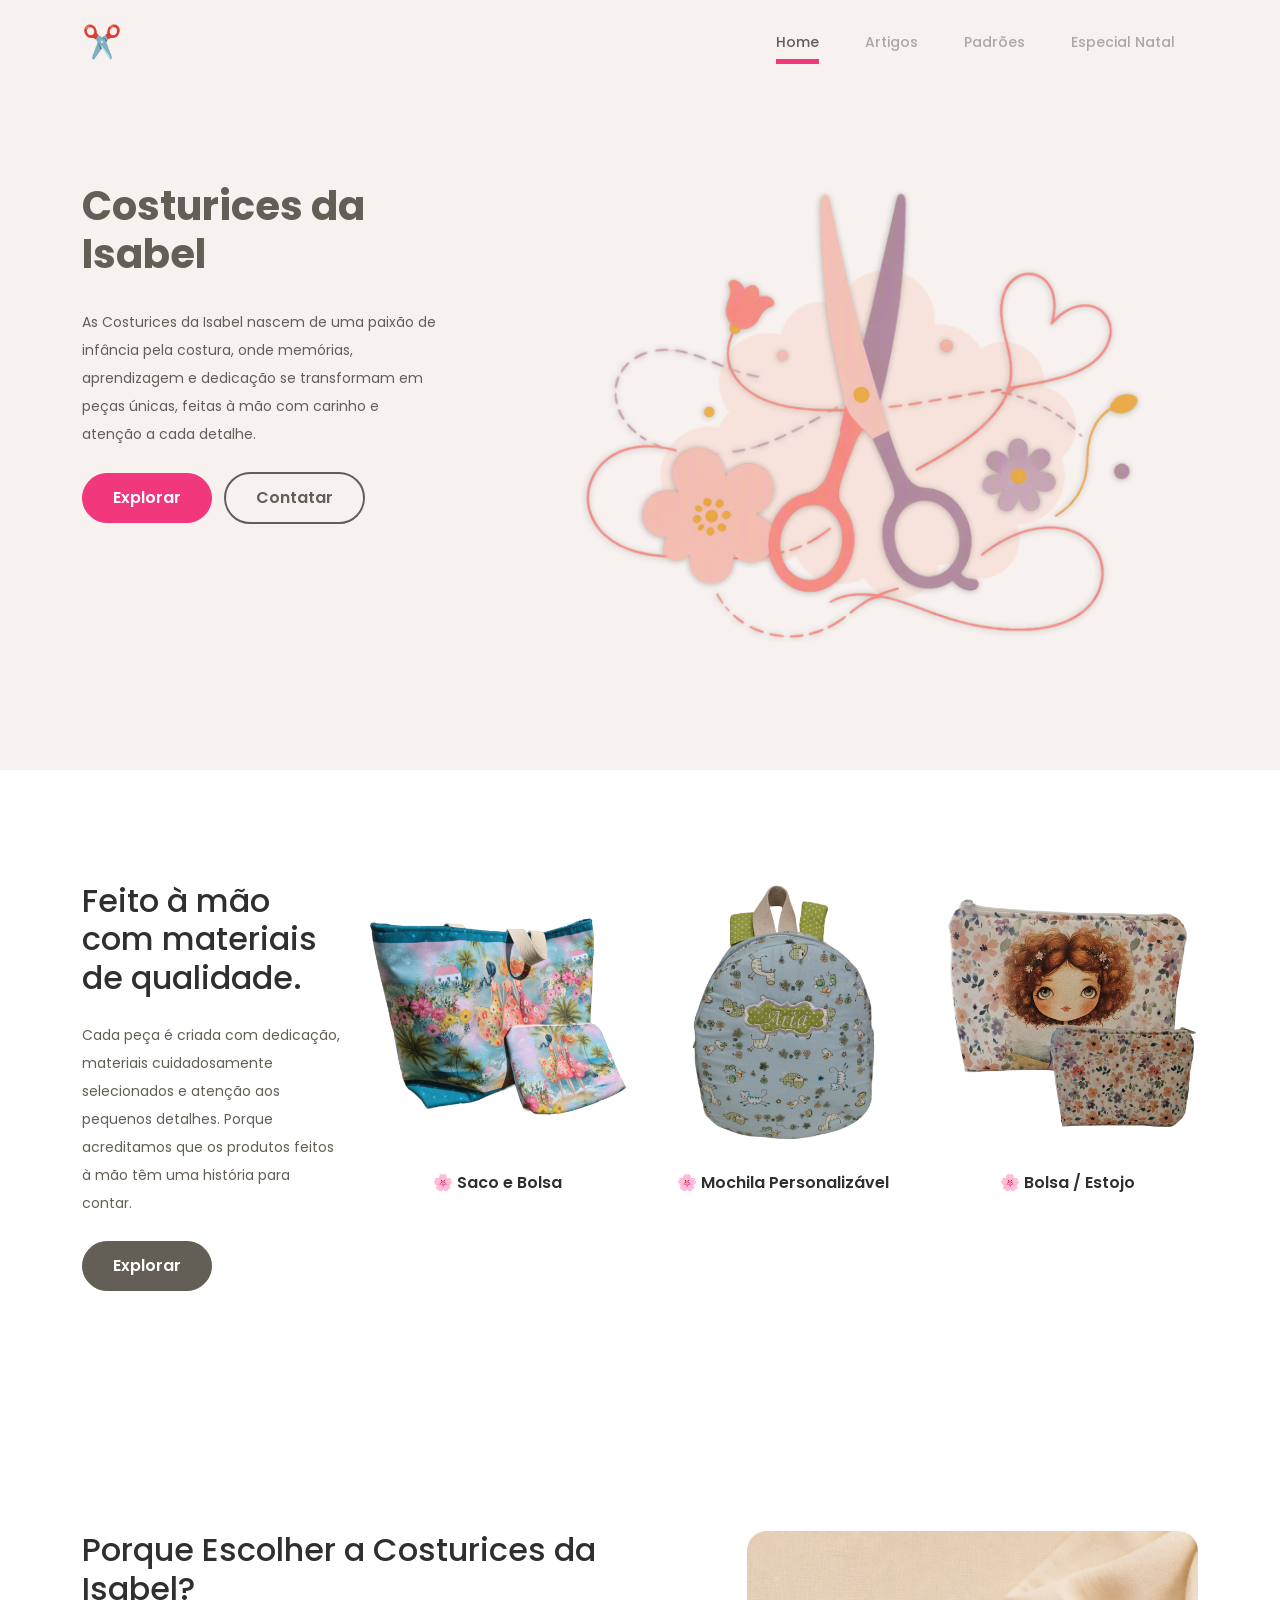
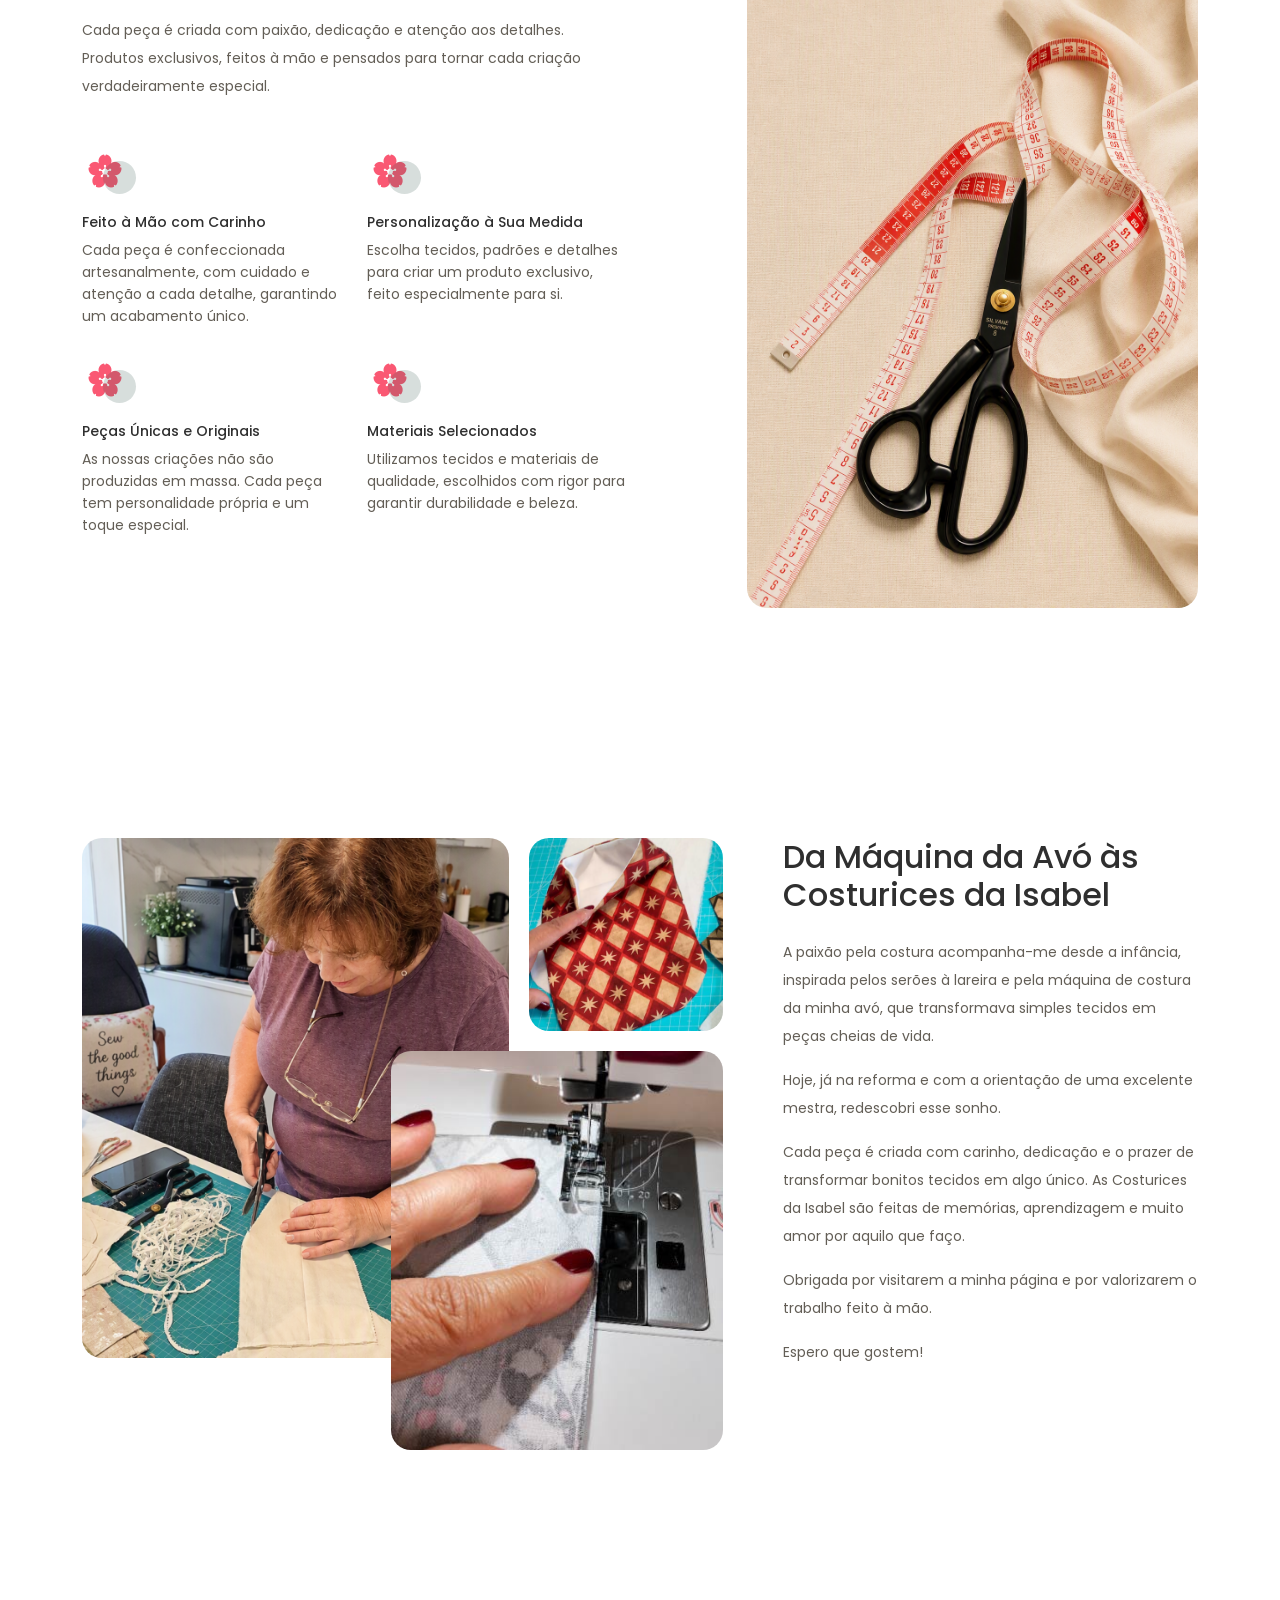
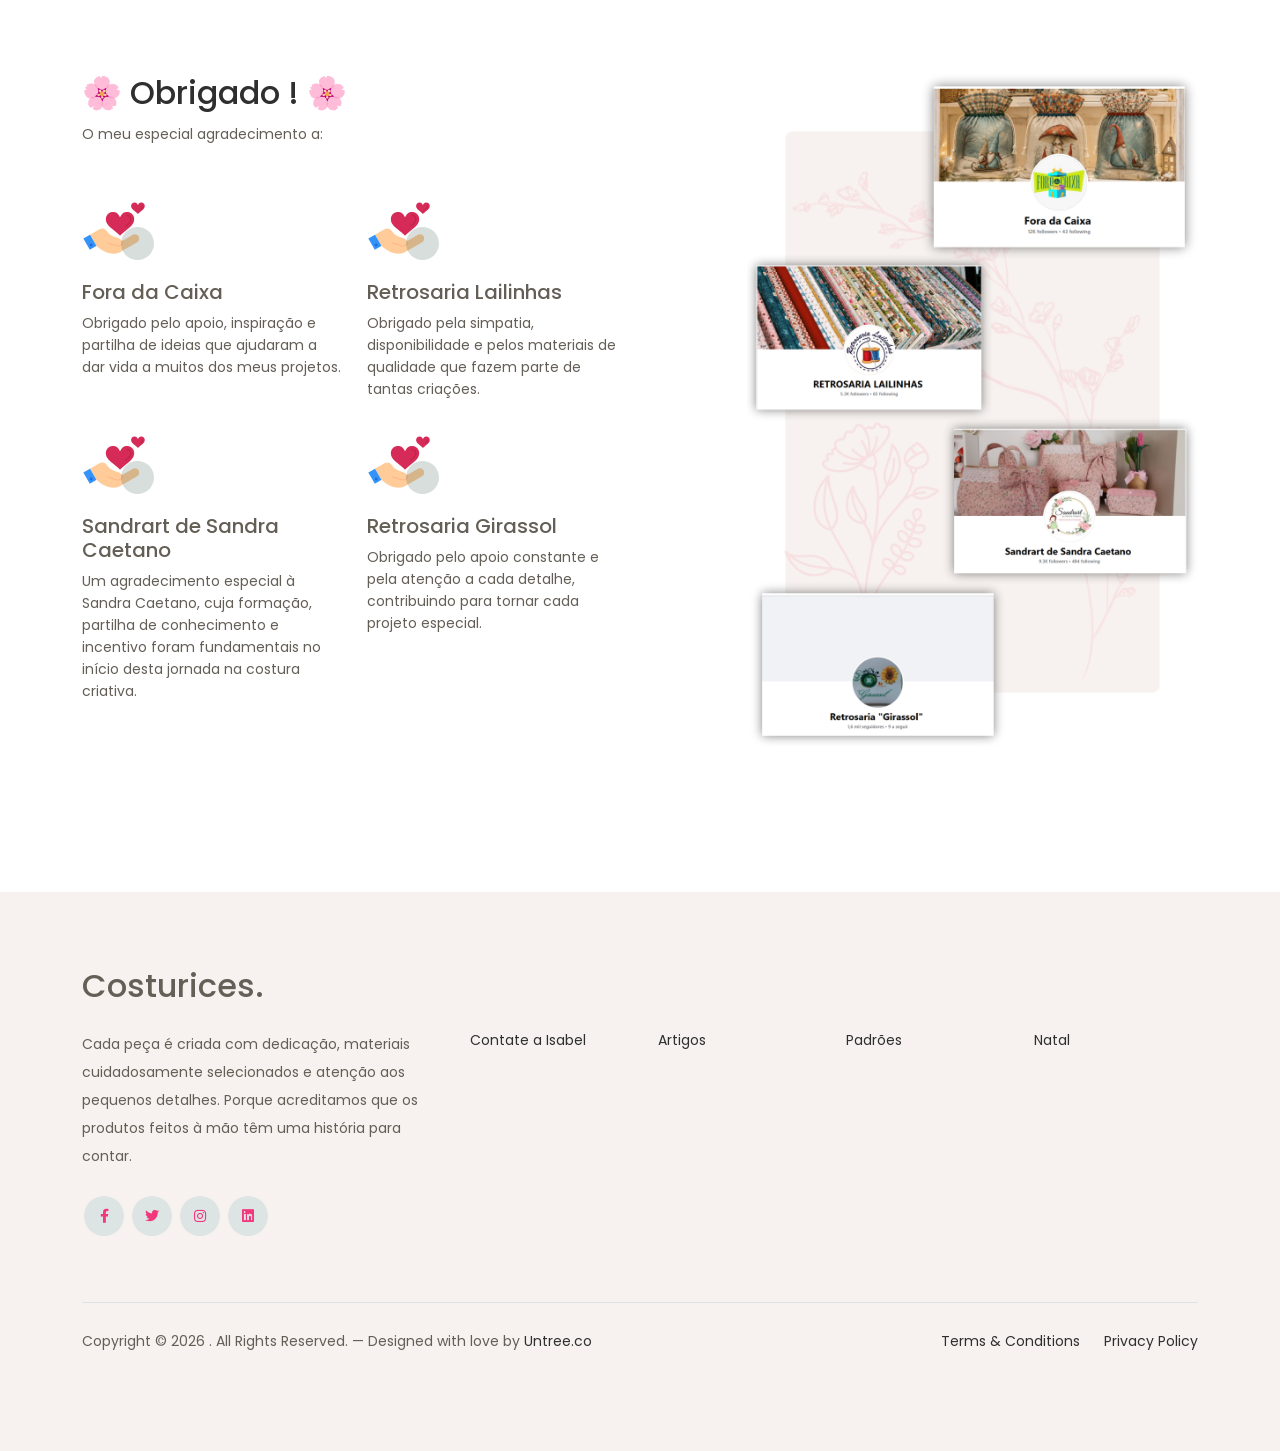
==== commit 78d6a660: "Update index.html" ====
--- a/index.html
+++ b/index.html
@@ -314,7 +314,7 @@
                   </div>
                   <h5>Fora da Caixa</h5>
                   <p>
-         Lorem ipsum dolor sit amet consectetur, adipisicing elit. Aperiam, consequuntur neque.
+       Obrigado pelo apoio, inspiração e partilha de ideias que ajudaram a dar vida a muitos dos meus projetos.
                   </p>
                 </div>
               </div>
@@ -326,7 +326,7 @@
                   </div>
                   <h5>Retrosaria Lailinhas</h5>
                   <p>
-     Lorem ipsum dolor sit amet consectetur, adipisicing elit. Aperiam, consequuntur neque.
+  Obrigado pela simpatia, disponibilidade e pelos materiais de qualidade que fazem parte de tantas criações.
                   </p>
                 </div>
               </div>
@@ -338,7 +338,7 @@
                   </div>
                   <h5>Sandrart de Sandra Caetano</h5>
                   <p>
-           Lorem ipsum dolor sit amet consectetur, adipisicing elit. Aperiam, consequuntur neque.
+     Um agradecimento especial à Sandra Caetano, cuja formação, partilha de conhecimento e incentivo foram fundamentais no início desta jornada na costura criativa.
                   </p>
                 </div>
               </div>
@@ -350,7 +350,7 @@
                   </div>
                   <h5>Retrosaria Girassol</h5>
                   <p>
-                    Lorem ipsum dolor sit amet consectetur, adipisicing elit. Aperiam, consequuntur neque.
+                Obrigado pelo apoio constante e pela atenção a cada detalhe, contribuindo para tornar cada projeto especial.
                   </p>
                 </div>
               </div>
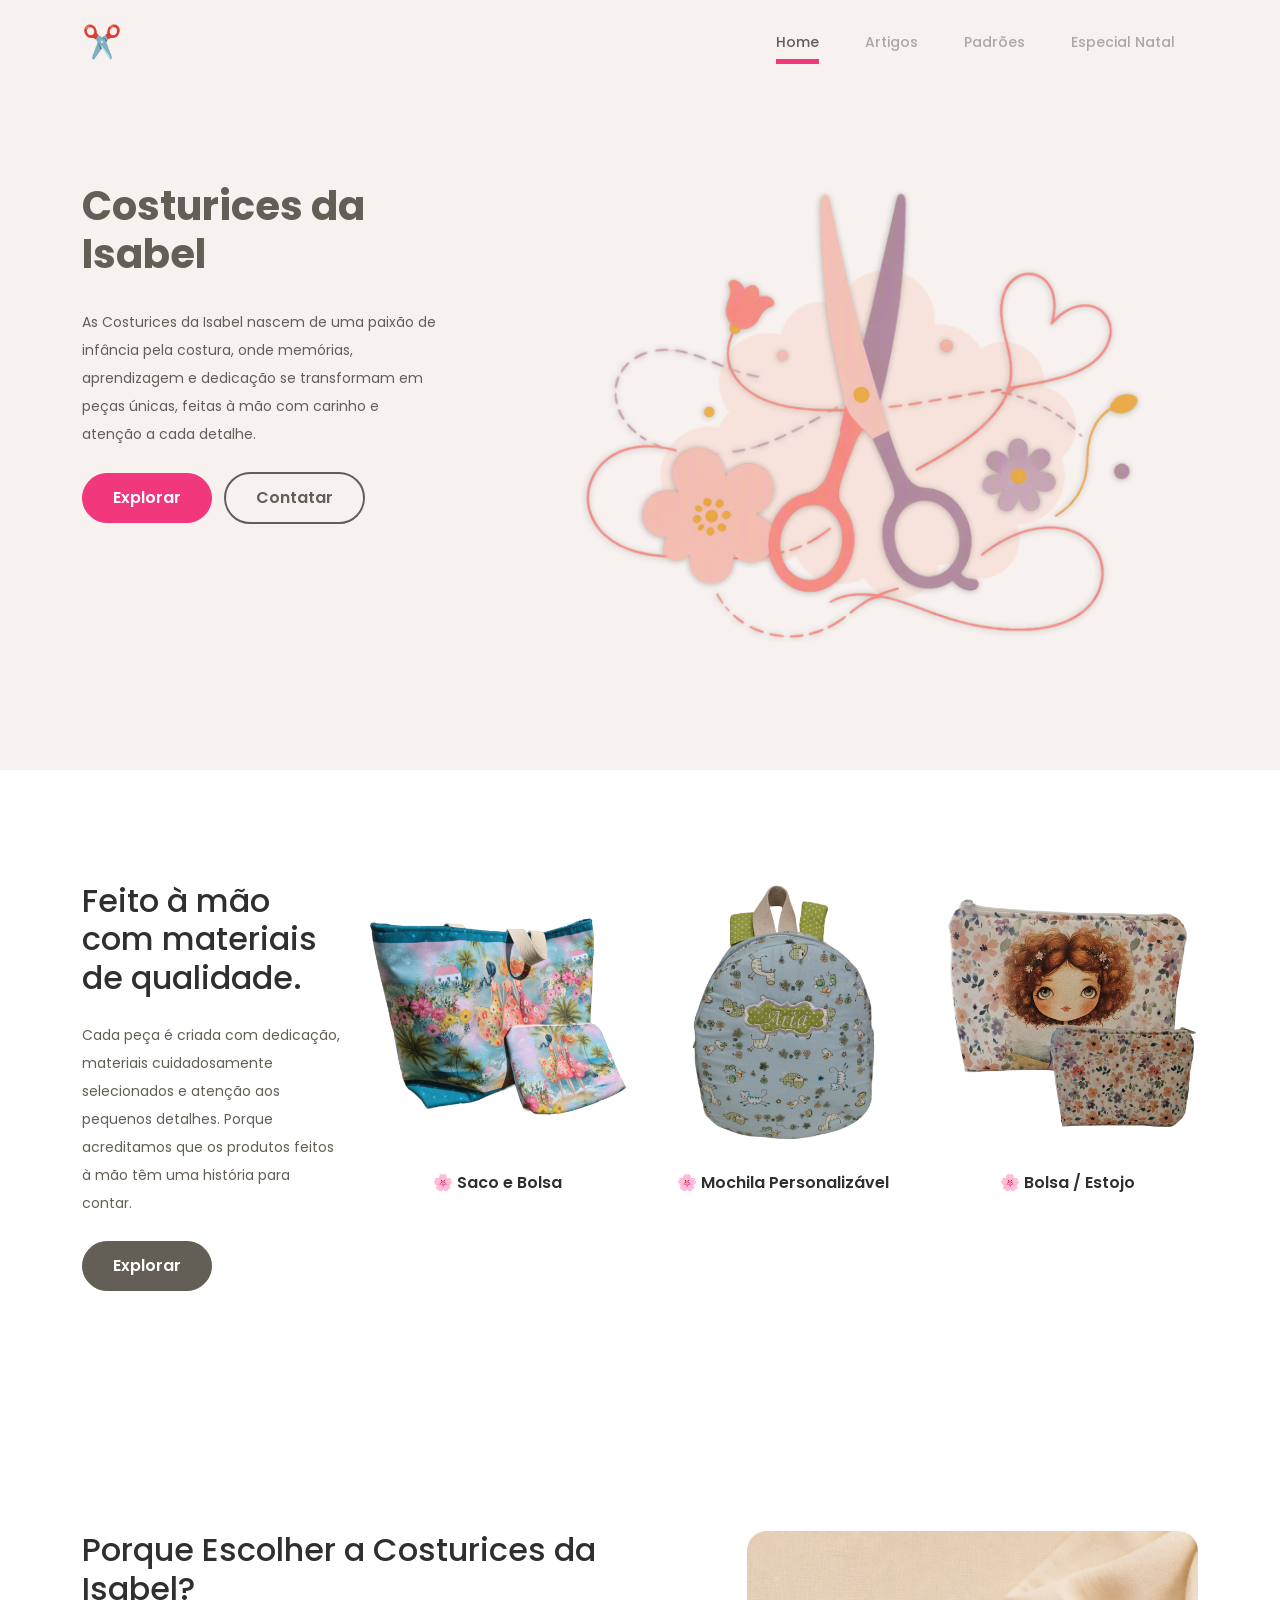
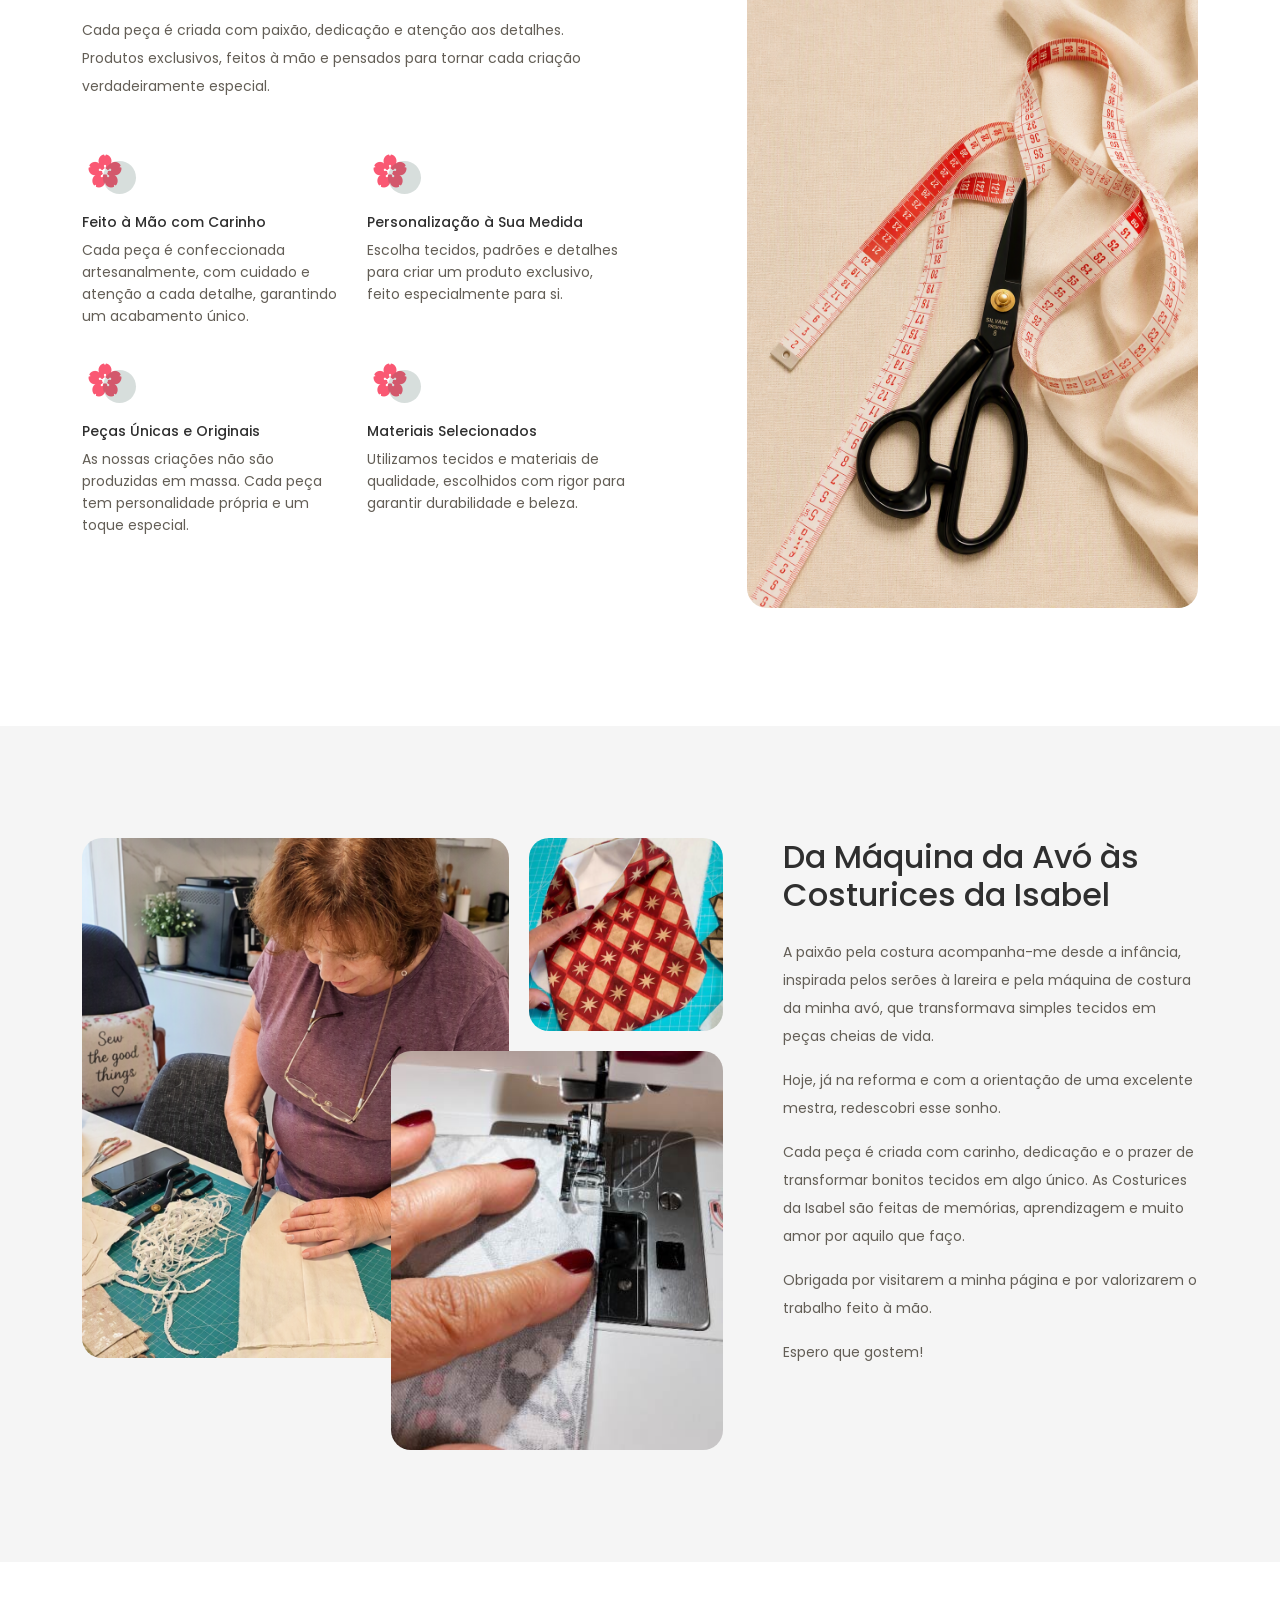
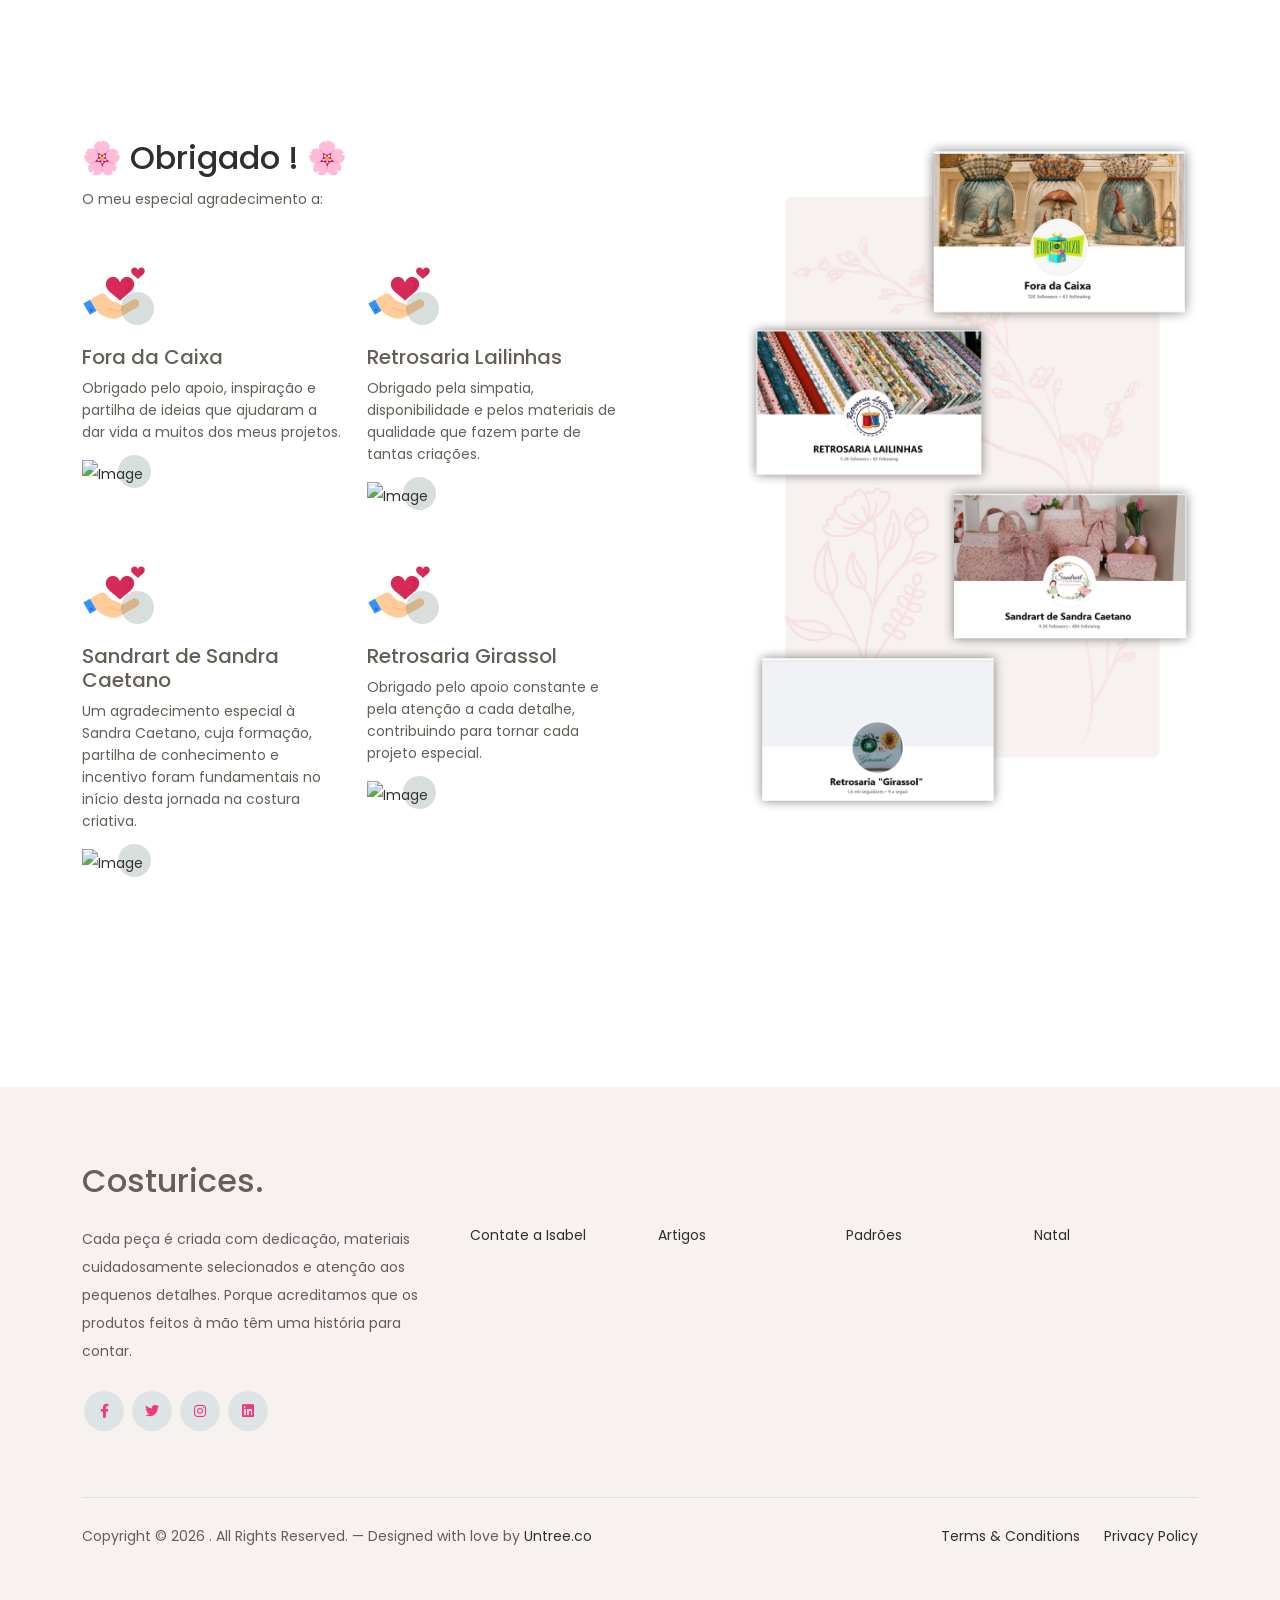
==== commit caa1e994: "Update index.html" ====
--- a/index.html
+++ b/index.html
@@ -249,7 +249,7 @@
     <!-- End Why Choose Us Section -->
 
     <!-- Start We Help Section -->
-   <div class="we-help-section">
+<div class="we-help-section" style="background-color: #f5f5f5;">
       <div class="container">
         <div class="row justify-content-between">
           <div class="col-lg-7 mb-5 mb-lg-0">
@@ -297,7 +297,7 @@
 
 
   <!-- Start Why Choose Us Section -->
-    <div class="why-choose-section">
+    <div class="why-choose-section" style="padding-top: 177px;">
       <div class="container">
         <div class="row justify-content-between">
           <div class="col-lg-6">
@@ -316,6 +316,9 @@
                   <p>
        Obrigado pelo apoio, inspiração e partilha de ideias que ajudaram a dar vida a muitos dos meus projetos.
                   </p>
+            <a href="https://www.facebook.com/AtelierForadaCaixa/" target="_blank"> <div class="icon">
+                    <img src="images/facebook.png" alt="Image" class="imf-fluid" />
+                  </div></a>
                 </div>
               </div>
 
@@ -328,6 +331,9 @@
                   <p>
   Obrigado pela simpatia, disponibilidade e pelos materiais de qualidade que fazem parte de tantas criações.
                   </p>
+                        <a href="https://www.facebook.com/p/RETROSARIA-LAILINHAS-100057074515906/" target="_blank"> <div class="icon">
+                    <img src="images/facebook.png" alt="Image" class="imf-fluid" />
+                  </div></a>
                 </div>
               </div>
 
@@ -340,6 +346,9 @@
                   <p>
      Um agradecimento especial à Sandra Caetano, cuja formação, partilha de conhecimento e incentivo foram fundamentais no início desta jornada na costura criativa.
                   </p>
+                        <a href="https://www.facebook.com/p/Sandrart-de-Sandra-Caetano-100057158722396/" target="_blank"> <div class="icon">
+                    <img src="images/facebook.png" alt="Image" class="imf-fluid" />
+                  </div></a>
                 </div>
               </div>
 
@@ -352,6 +361,9 @@
                   <p>
                 Obrigado pelo apoio constante e pela atenção a cada detalhe, contribuindo para tornar cada projeto especial.
                   </p>
+                      <a href="https://www.facebook.com/retrosariagirassol/?locale=pt_PT" target="_blank"> <div class="icon">
+                    <img src="images/facebook.png" alt="Image" class="imf-fluid" />
+                  </div></a>
                 </div>
               </div>
             </div>
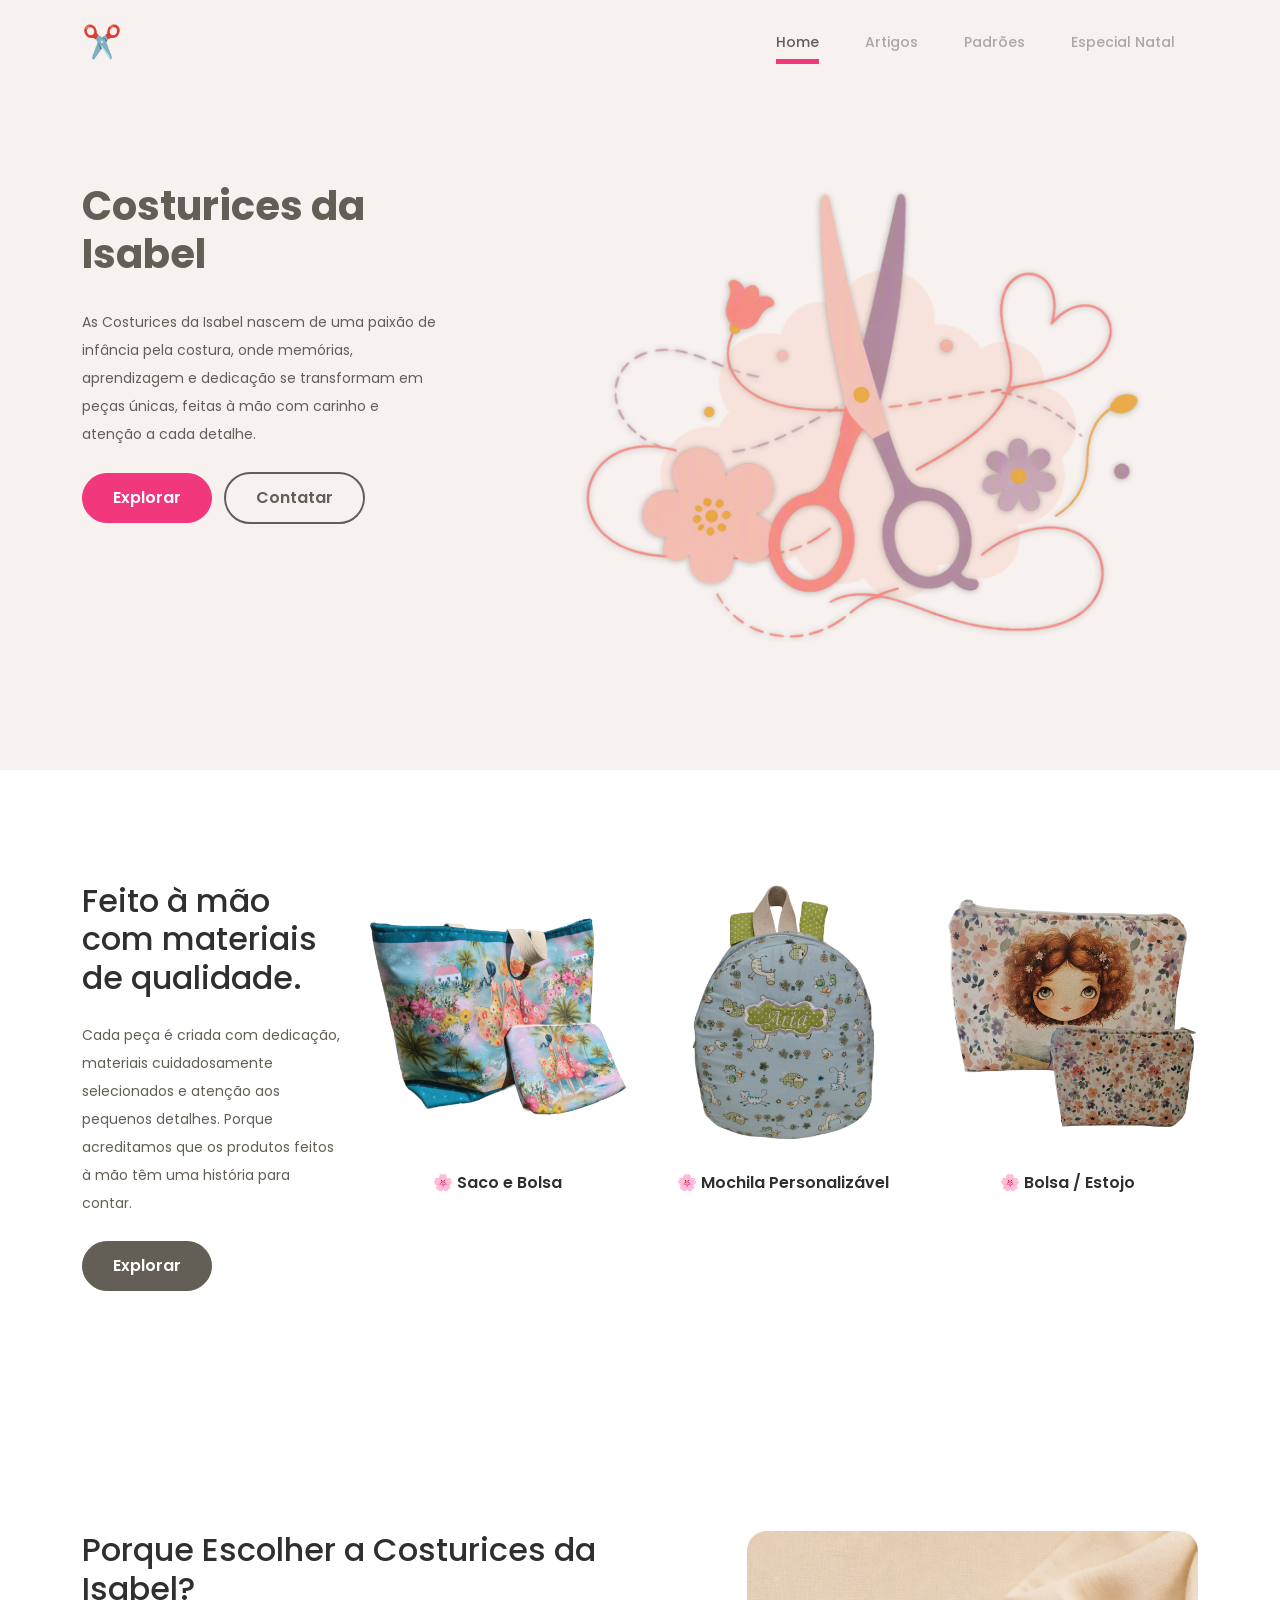
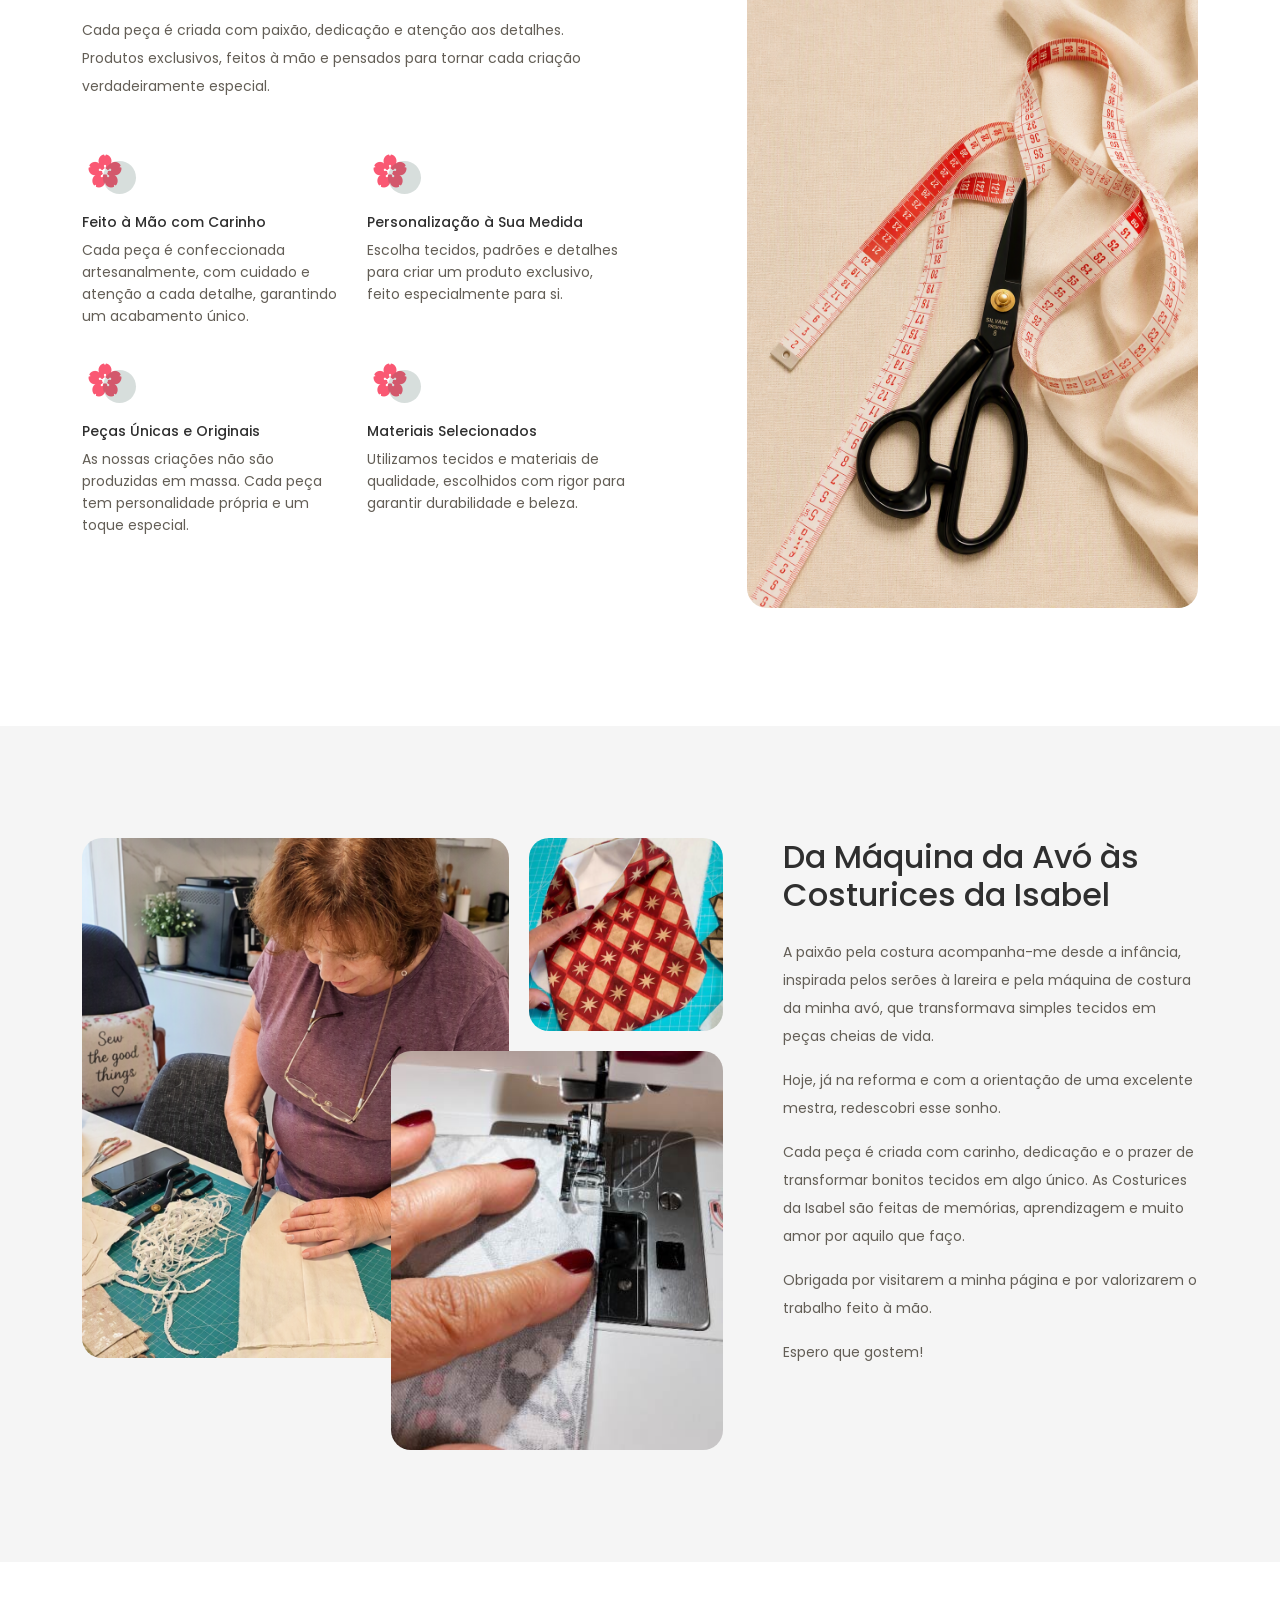
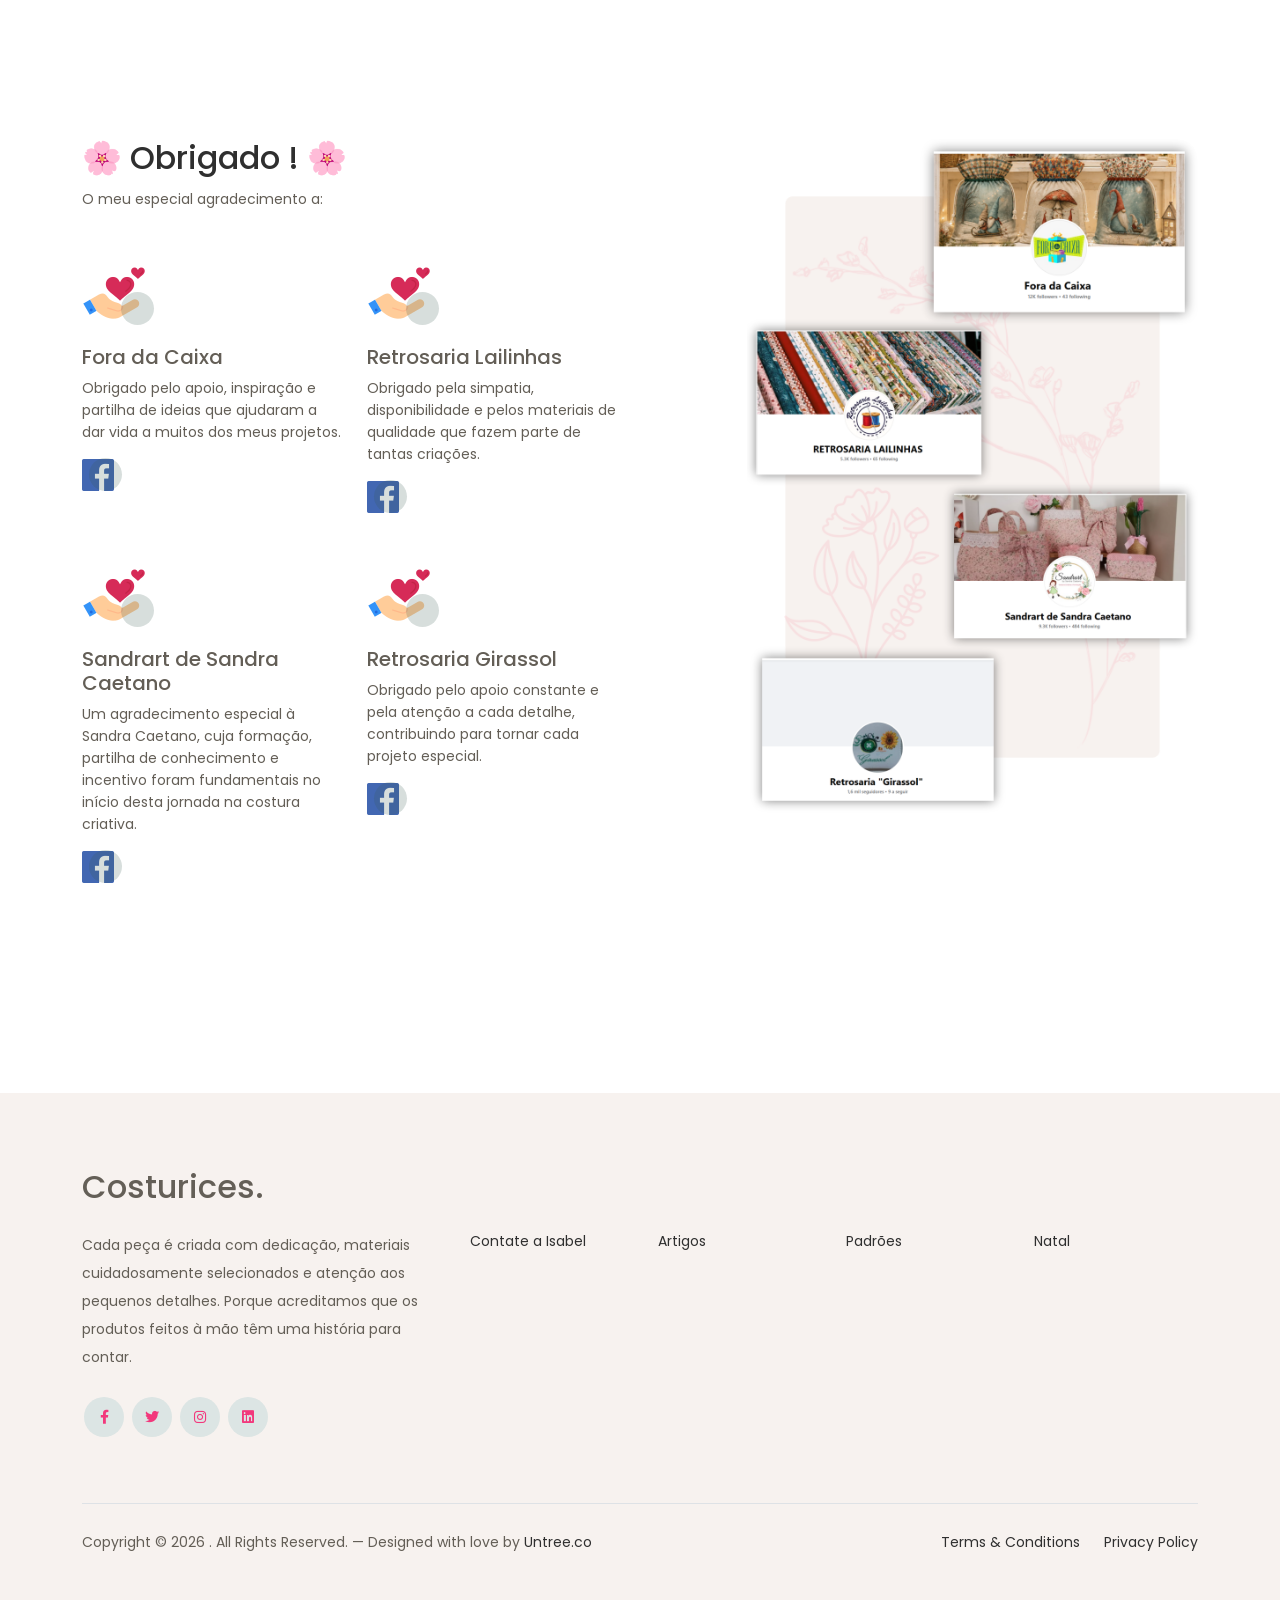
==== commit fd1898eb: "Update index.html" ====
--- a/index.html
+++ b/index.html
@@ -15,7 +15,7 @@
     />
     <meta name="color-scheme" content="light" />
     <meta name="author" content="Untree.co" />
-    <link rel="shortcut icon" href="images/favicon_isabel.png" />
+   <link rel="shortcut icon" href="favicon_isabel.png" />
 
     <meta name="description" content="" />
     <meta name="keywords" content="bootstrap, bootstrap4" />
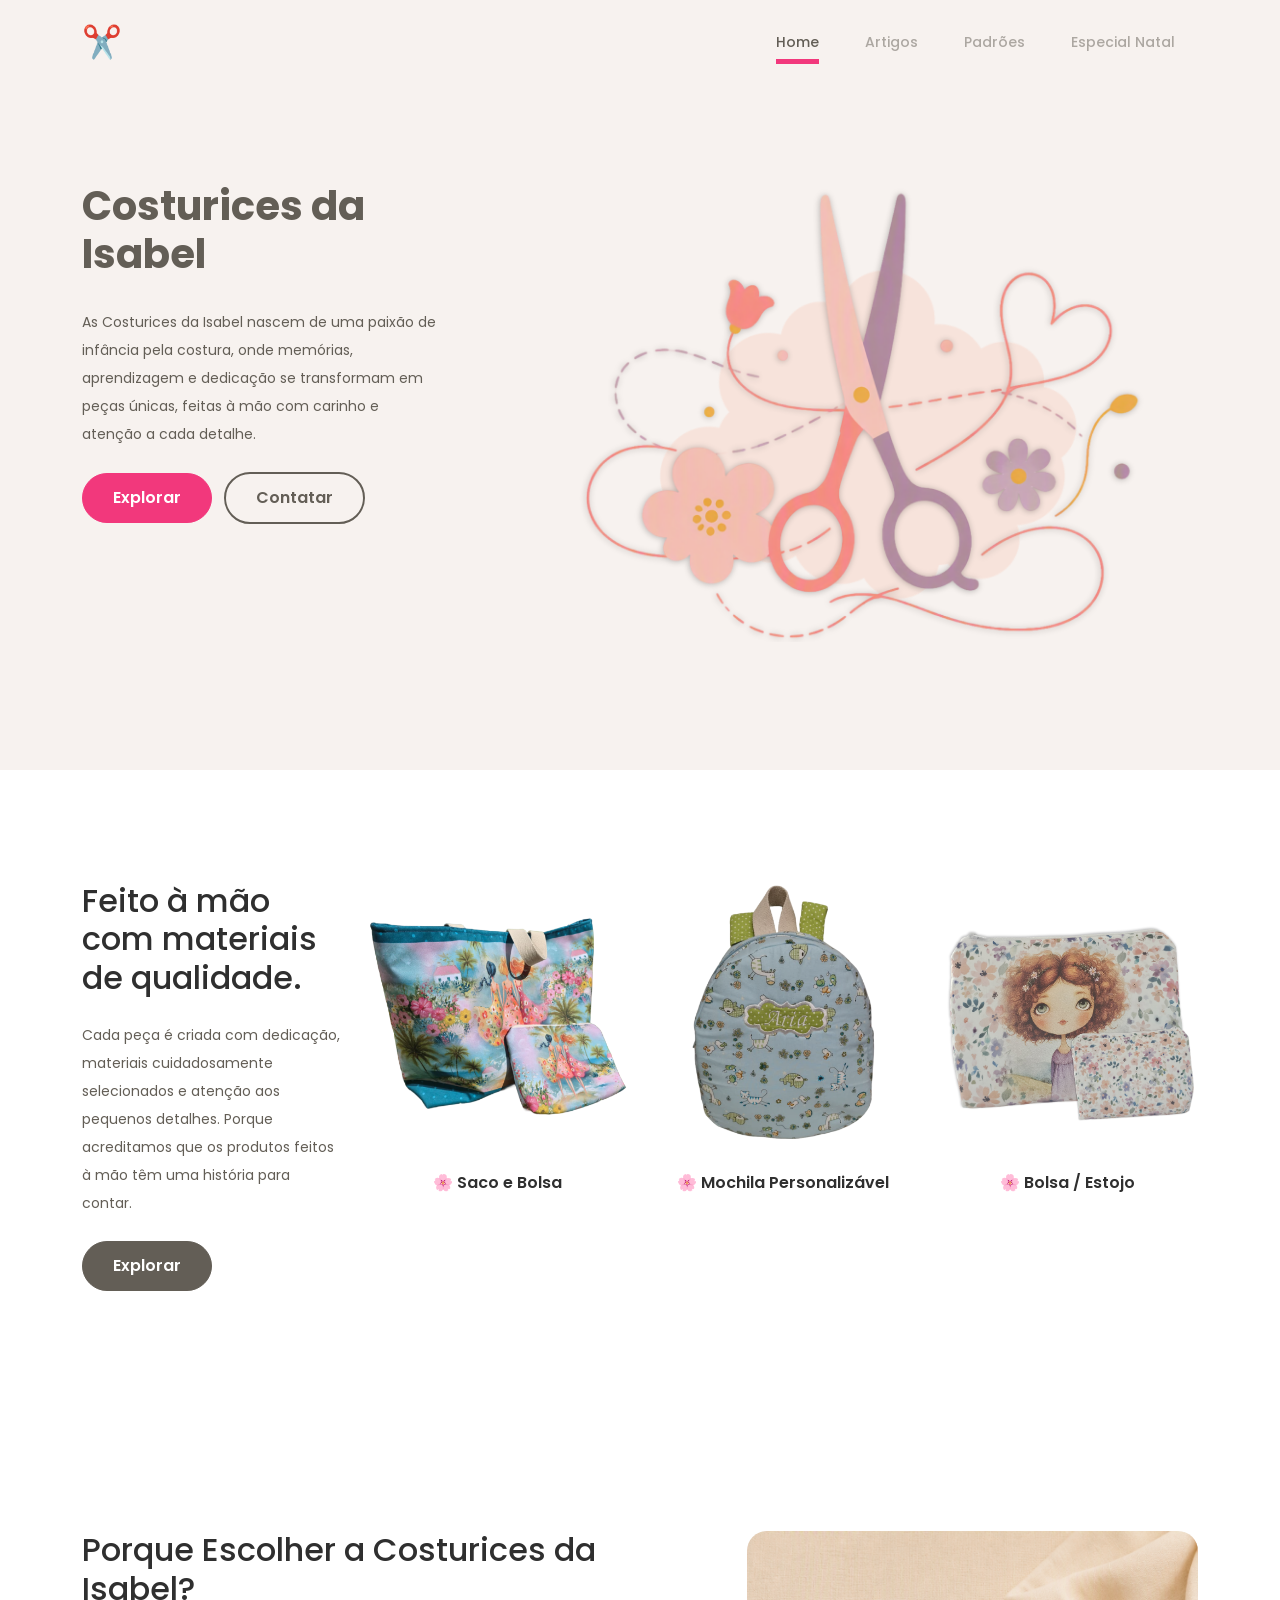
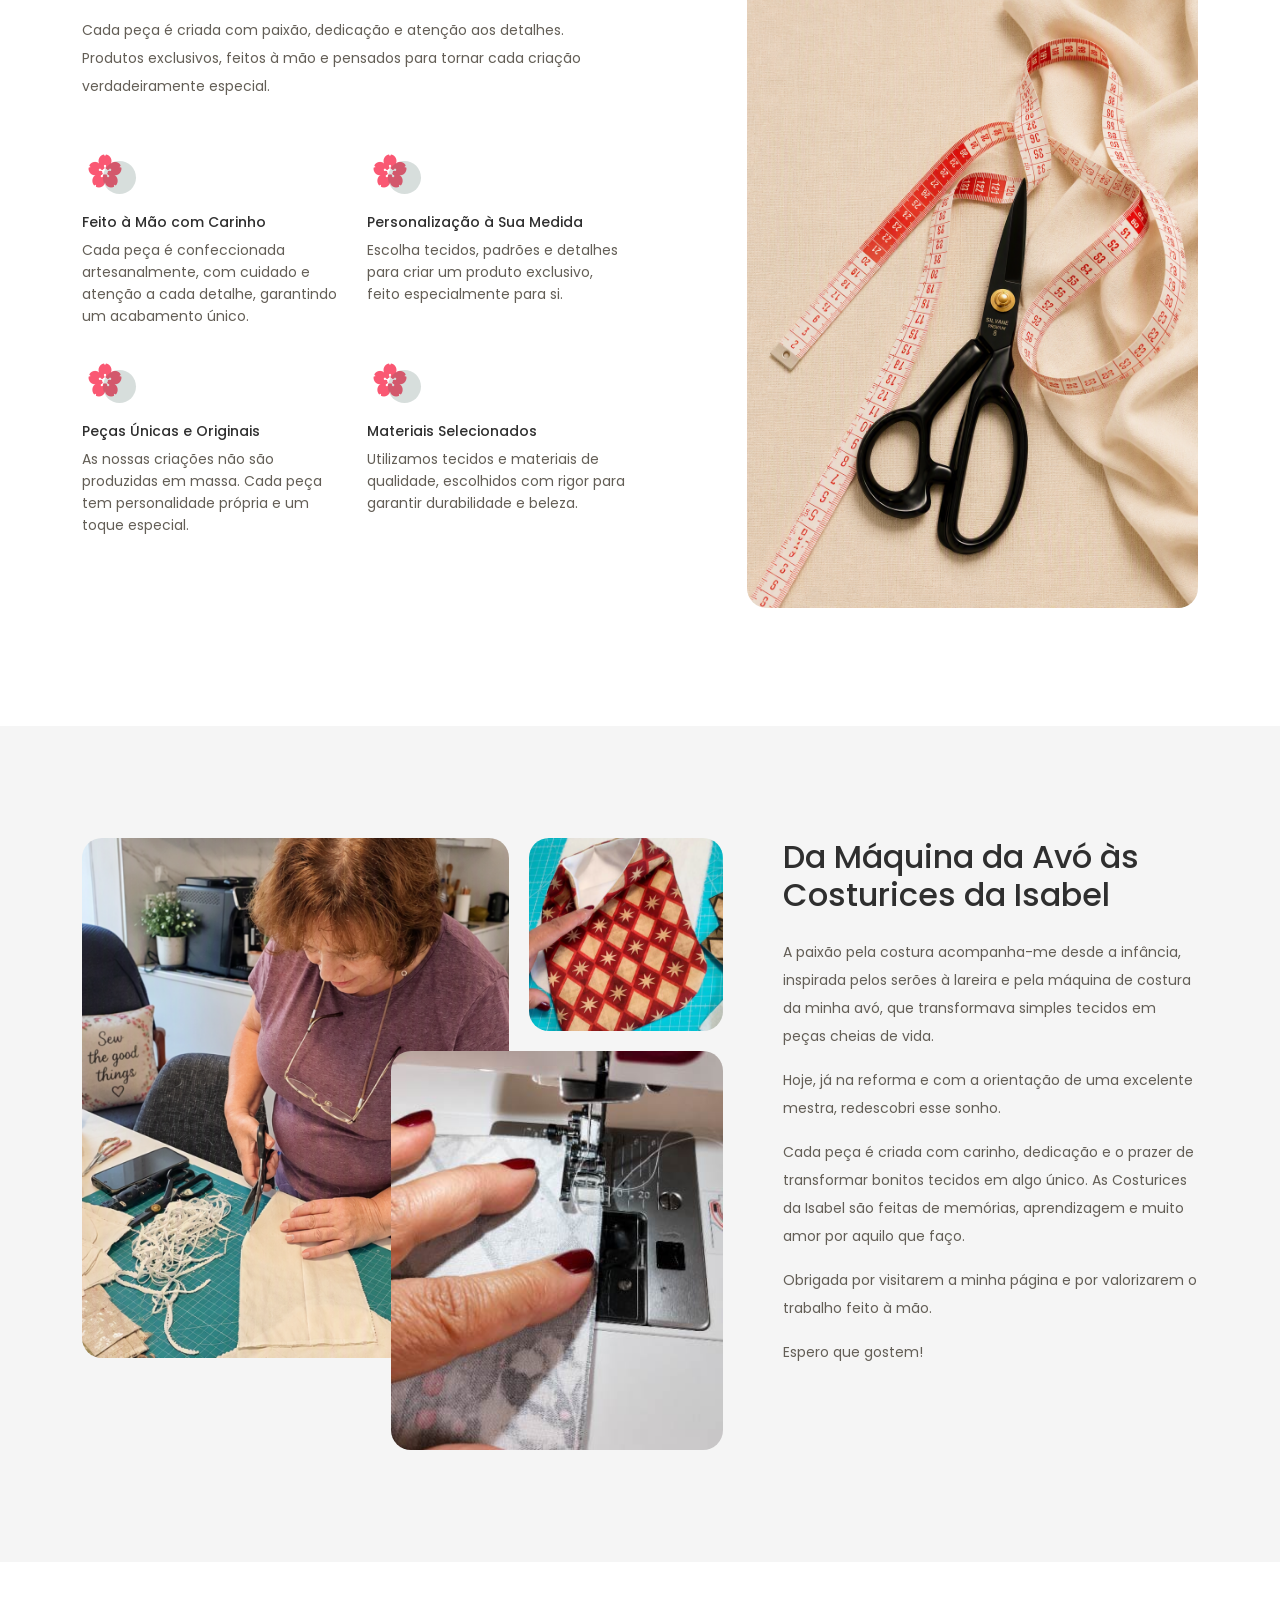
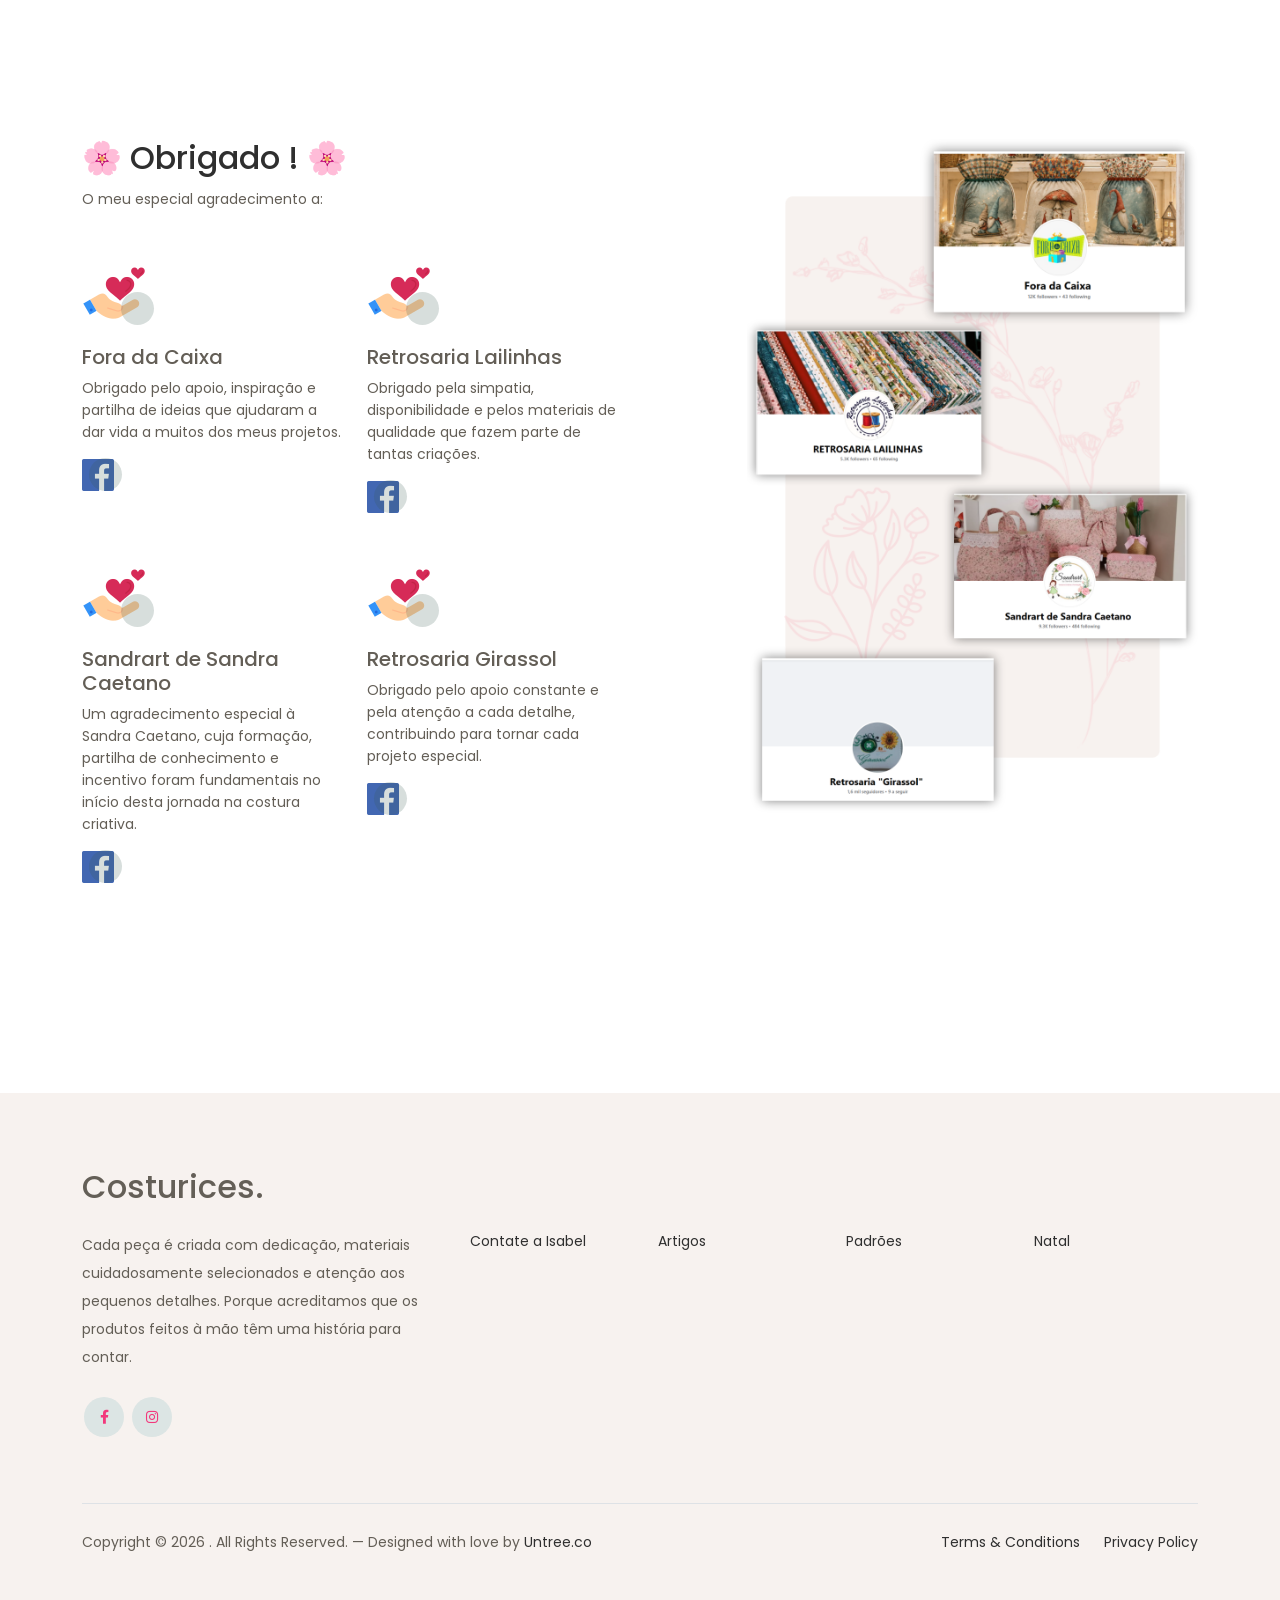
==== commit 5307dae1: "Update index.html" ====
--- a/index.html
+++ b/index.html
@@ -400,18 +400,12 @@
            Cada peça é criada com dedicação, materiais cuidadosamente selecionados e atenção aos pequenos detalhes. Porque acreditamos que os produtos feitos à mão têm uma história para contar.
             </p>
 
-            <ul class="list-unstyled custom-social">
+          <ul class="list-unstyled custom-social">
               <li>
-                <a href="#"><span class="fa fa-brands fa-facebook-f"></span></a>
+                <a href="https://www.facebook.com/share/1Fxe84Y73Z/"><span class="fa fa-brands fa-facebook-f"></span></a>
               </li>
               <li>
-                <a href="#"><span class="fa fa-brands fa-twitter"></span></a>
-              </li>
-              <li>
-                <a href="#"><span class="fa fa-brands fa-instagram"></span></a>
-              </li>
-              <li>
-                <a href="#"><span class="fa fa-brands fa-linkedin"></span></a>
+                <a href="https://www.instagram.com/mafaldinha268?mdxt=aTJzaTE3cndwbDMx"><span class="fa fa-brands fa-instagram"></span></a>
               </li>
             </ul>
           </div>
